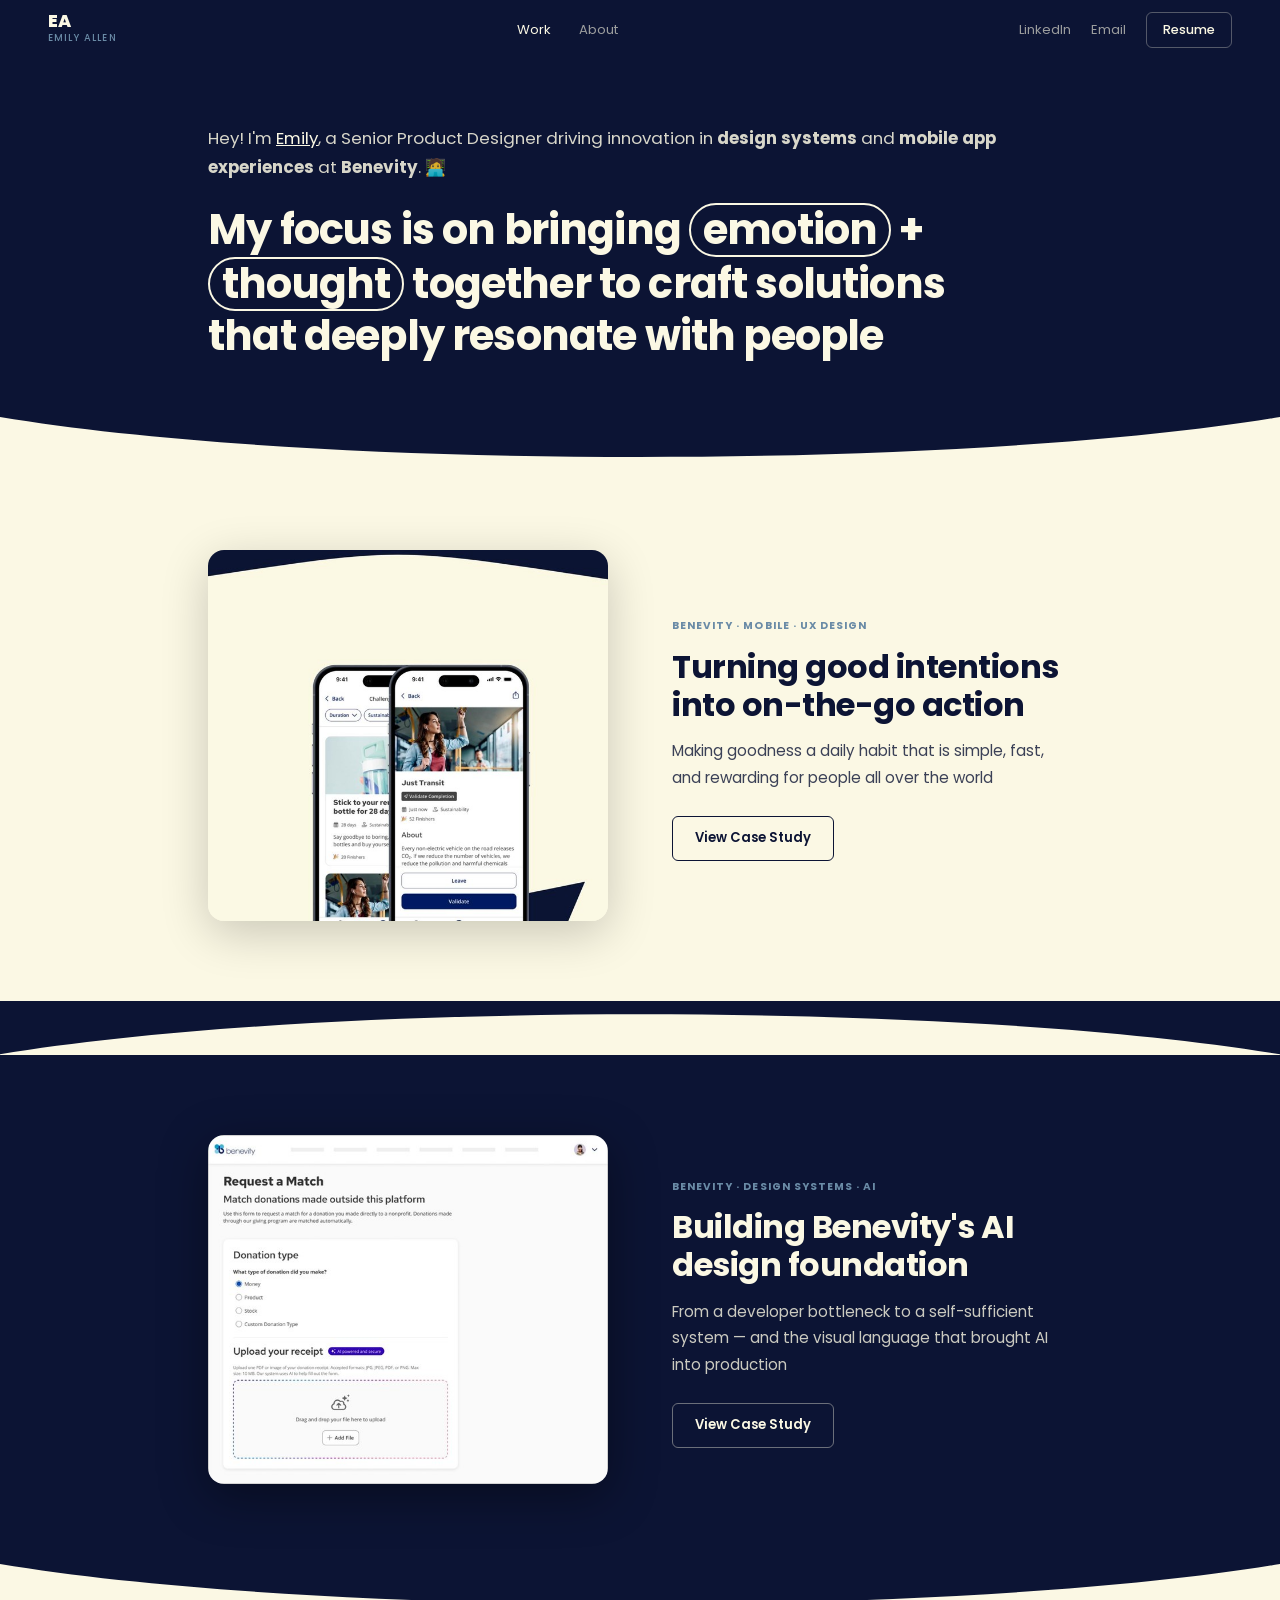
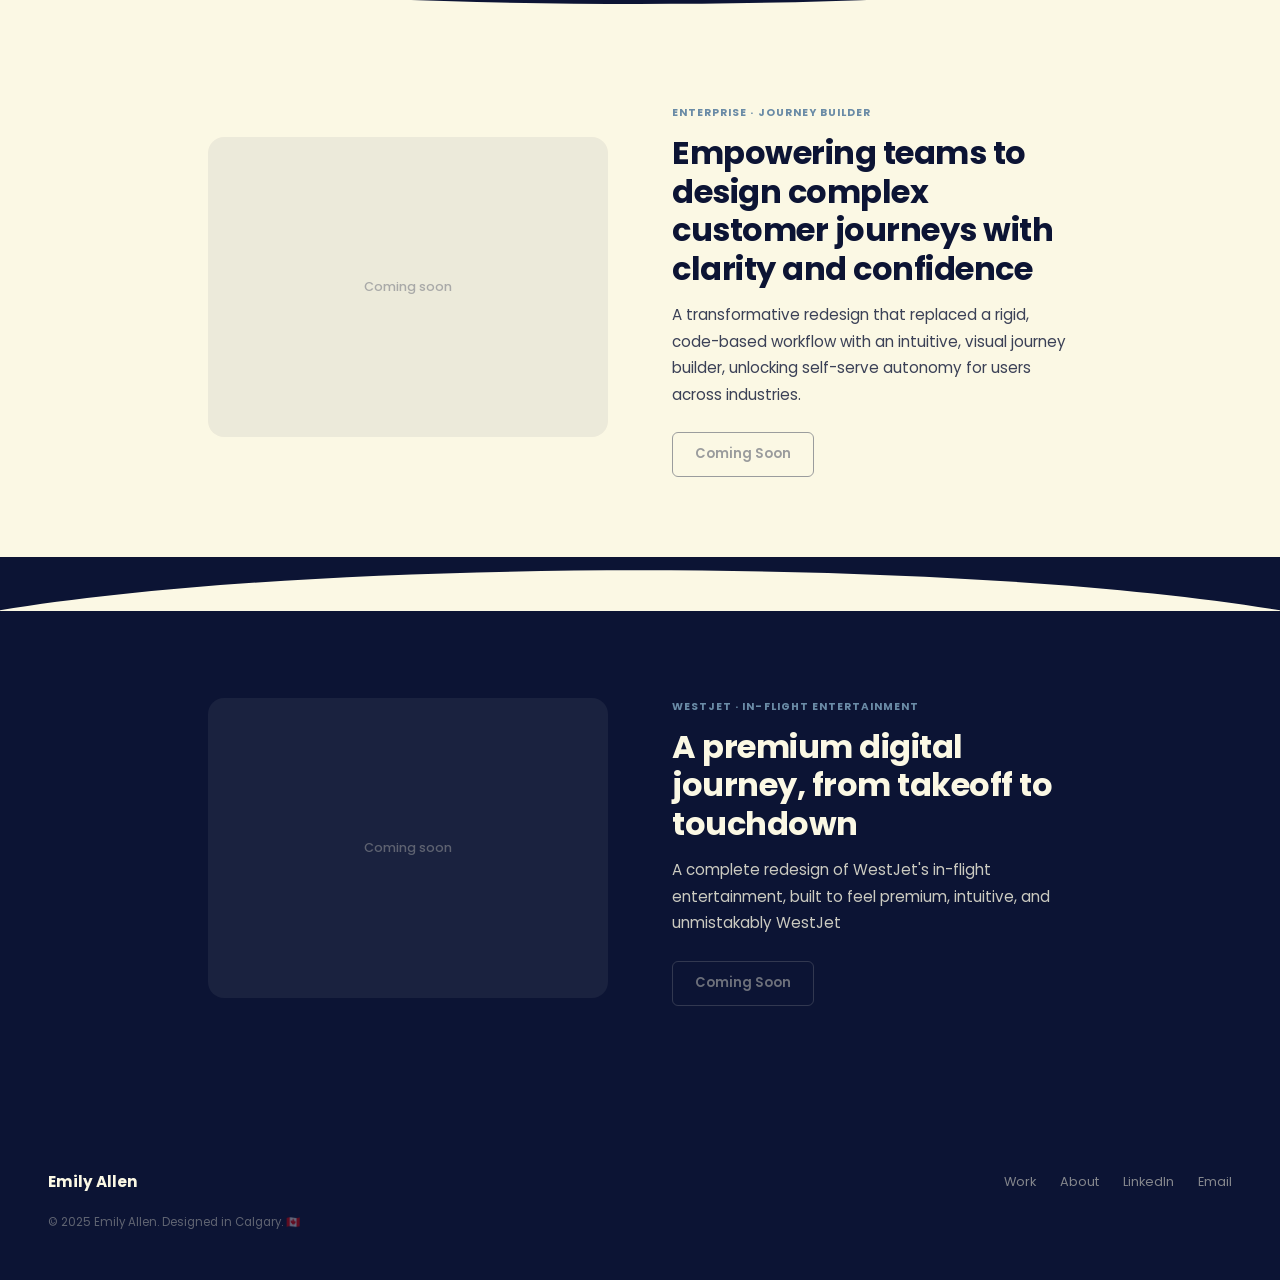
==== index.html @ 48f49025 "Add files via upload" ====
<!DOCTYPE html>
<html lang="en">
<head>
<meta charset="UTF-8">
<meta name="viewport" content="width=device-width, initial-scale=1.0">
<title>Emily Allen — Senior Product Designer</title>
<link href="https://fonts.googleapis.com/css2?family=Poppins:wght@300;400;500;600;700;800&display=swap" rel="stylesheet">
<link rel="stylesheet" href="style.css">
</head>
<body>

<nav>
  <a href="index.html" class="nav-logo">
    <div>
      <div class="nav-logo-mark">EA</div>
      <div class="nav-logo-sub">Emily Allen</div>
    </div>
  </a>
  <div class="nav-center">
    <a href="index.html" class="active">Work</a>
    <a href="about.html">About</a>
  </div>
  <div class="nav-right">
    <a href="https://www.linkedin.com/in/emilypallen/" target="_blank">LinkedIn</a>
    <a href="mailto:emily@emilyallen.work">Email</a>
    <a href="#" class="nav-resume">Resume</a>
  </div>
</nav>

<!-- HERO -->
<section class="hero section-navy">
  <div class="hero-text">
    <p class="hero-intro">Hey! I'm <a href="about.html">Emily</a>, a Senior Product Designer driving innovation in <strong>design systems</strong> and <strong>mobile app experiences</strong> at <strong>Benevity</strong>. 🧑‍💻</p>
    <h1 class="hero-headline">My focus is on bringing <span class="pill">emotion</span> + <span class="pill">thought</span> together to craft solutions that deeply resonate with people</h1>
  </div>
</section>

<!-- WAVE DOWN -->
<div style="background:var(--navy);line-height:0;">
  <svg viewBox="0 0 1440 60" xmlns="http://www.w3.org/2000/svg" preserveAspectRatio="none" style="width:100%;display:block;">
    <path d="M0,0 C360,60 1080,60 1440,0 L1440,60 L0,60 Z" fill="#FBF8E4"/>
  </svg>
</div>

<!-- CASE STUDY 1 — Challenges (cream bg) -->
<section class="section-cream">
  <div class="cs-card">
    <div class="cs-img-wrap">
      <img src="[data-uri]" alt="Benevity Challenges mobile app" style="border-radius:16px;"/>
    </div>
    <div>
      <span class="cs-tag">Benevity · Mobile · UX Design</span>
      <h2>Turning good intentions into on-the-go action</h2>
      <p>Making goodness a daily habit that is simple, fast, and rewarding for people all over the world</p>
      <a href="challenges.html" class="cs-btn">View Case Study</a>
    </div>
  </div>
</section>

<!-- WAVE -->
<div style="background:var(--cream);line-height:0;">
  <svg viewBox="0 0 1440 60" xmlns="http://www.w3.org/2000/svg" preserveAspectRatio="none" style="width:100%;display:block;">
    <path d="M0,60 C360,0 1080,0 1440,60 L1440,0 L0,0 Z" fill="#0C1434"/>
  </svg>
</div>

<!-- CASE STUDY 2 — Skyline AI (navy bg) -->
<section class="section-navy">
  <div class="cs-card reverse">
    <div>
      <span class="cs-tag" style="color:var(--steel);">Benevity · Design Systems · AI</span>
      <h2>Building Benevity's AI design foundation</h2>
      <p>From a developer bottleneck to a self-sufficient system — and the visual language that brought AI into production</p>
      <a href="skyline-ai.html" class="cs-btn">View Case Study</a>
    </div>
    <div class="cs-img-wrap">
      <img src="[data-uri]" alt="Skyline AI — EMR receipt scanning" style="border-radius:16px;"/>
    </div>
  </div>
</section>

<!-- WAVE -->
<div style="background:var(--navy);line-height:0;">
  <svg viewBox="0 0 1440 60" xmlns="http://www.w3.org/2000/svg" preserveAspectRatio="none" style="width:100%;display:block;">
    <path d="M0,0 C360,60 1080,60 1440,0 L1440,60 L0,60 Z" fill="#FBF8E4"/>
  </svg>
</div>

<!-- CASE STUDY 3 — placeholder (cream bg) -->
<section class="section-cream">
  <div class="cs-card">
    <div class="cs-img-wrap">
      <div style="background:rgba(12,20,52,0.06);border-radius:16px;aspect-ratio:4/3;display:flex;align-items:center;justify-content:center;">
        <span style="font-size:0.8rem;color:rgba(12,20,52,0.3);font-weight:500;">Coming soon</span>
      </div>
    </div>
    <div>
      <span class="cs-tag">Enterprise · Journey Builder</span>
      <h2>Empowering teams to design complex customer journeys with clarity and confidence</h2>
      <p>A transformative redesign that replaced a rigid, code-based workflow with an intuitive, visual journey builder, unlocking self-serve autonomy for users across industries.</p>
      <a href="#" class="cs-btn" style="opacity:0.4;pointer-events:none;">Coming Soon</a>
    </div>
  </div>
</section>

<!-- WAVE -->
<div style="background:var(--cream);line-height:0;">
  <svg viewBox="0 0 1440 60" xmlns="http://www.w3.org/2000/svg" preserveAspectRatio="none" style="width:100%;display:block;">
    <path d="M0,60 C360,0 1080,0 1440,60 L1440,0 L0,0 Z" fill="#0C1434"/>
  </svg>
</div>

<!-- CASE STUDY 4 — placeholder (navy bg) -->
<section class="section-navy">
  <div class="cs-card reverse">
    <div>
      <span class="cs-tag" style="color:var(--steel);">WestJet · In-flight Entertainment</span>
      <h2>A premium digital journey, from takeoff to touchdown</h2>
      <p>A complete redesign of WestJet's in-flight entertainment, built to feel premium, intuitive, and unmistakably WestJet</p>
      <a href="#" class="cs-btn" style="opacity:0.4;pointer-events:none;">Coming Soon</a>
    </div>
    <div class="cs-img-wrap">
      <div style="background:rgba(251,248,228,0.06);border-radius:16px;aspect-ratio:4/3;display:flex;align-items:center;justify-content:center;">
        <span style="font-size:0.8rem;color:rgba(251,248,228,0.3);font-weight:500;">Coming soon</span>
      </div>
    </div>
  </div>
</section>

<!-- FOOTER WAVE -->
<div style="background:var(--navy);line-height:0;">
  <svg viewBox="0 0 1440 40" xmlns="http://www.w3.org/2000/svg" preserveAspectRatio="none" style="width:100%;display:block;">
    <path d="M0,40 L1440,40 L1440,40 L0,40 Z" fill="#0C1434"/>
  </svg>
</div>

<footer>
  <span class="footer-logo">Emily Allen</span>
  <div class="footer-links">
    <a href="index.html">Work</a>
    <a href="about.html">About</a>
    <a href="https://www.linkedin.com/in/emilypallen/" target="_blank">LinkedIn</a>
    <a href="mailto:emily@emilyallen.work">Email</a>
  </div>
  <span class="footer-copy">© 2025 Emily Allen. Designed in Calgary. 🇨🇦</span>
</footer>

</body>
</html>
---- style.css ----
/* ── EMILY ALLEN DESIGN — emilyallen-design.github.io ── */

:root {
  --navy:   #0C1434;
  --cream:  #FBF8E4;
  --beige:  #E7E2D3;
  --steel:  #6A8BA6;
  --white:  #FFFFFF;
  --navy-border: rgba(251,248,228,0.1);
  --cream-border: rgba(12,20,52,0.12);
  --r: 10px;
}

* { margin:0; padding:0; box-sizing:border-box; }
html { scroll-behavior:smooth; }

body {
  font-family: 'Poppins', sans-serif;
  font-weight: 400;
  font-size: 16px;
  line-height: 1.75;
  -webkit-font-smoothing: antialiased;
  background: var(--cream);
  color: var(--navy);
}

/* ── NAV ── */
nav {
  position: sticky; top: 0; z-index: 100;
  background: var(--navy);
  height: 60px;
  display: flex; align-items: center;
  padding: 0 48px;
  justify-content: space-between;
}
.nav-logo {
  display: flex; align-items: center; gap: 10px;
  text-decoration: none;
}
.nav-logo-mark {
  font-family: 'Poppins', sans-serif;
  font-size: 1.1rem; font-weight: 800;
  color: var(--cream); letter-spacing: -0.02em;
  line-height: 1;
}
.nav-logo-sub {
  font-size: 0.6rem; font-weight: 500;
  letter-spacing: 0.12em; text-transform: uppercase;
  color: var(--steel);
}
.nav-center { display: flex; gap: 28px; }
.nav-center a {
  font-size: 0.82rem; font-weight: 400;
  color: rgba(251,248,228,0.6);
  text-decoration: none; transition: color 0.2s;
}
.nav-center a:hover,
.nav-center a.active { color: var(--cream); }
.nav-right { display: flex; align-items: center; gap: 20px; }
.nav-right a {
  font-size: 0.82rem; color: rgba(251,248,228,0.6);
  text-decoration: none; transition: color 0.2s;
}
.nav-right a:hover { color: var(--cream); }
.nav-resume {
  border: 1px solid rgba(251,248,228,0.3) !important;
  border-radius: 6px !important;
  padding: 6px 16px !important;
  color: var(--cream) !important;
  font-weight: 500 !important;
  font-size: 0.8rem !important;
}

/* ── LAYOUT ── */
.container { max-width: 960px; margin: 0 auto; padding: 0 48px; }

/* ── SECTIONS ── */
.section-navy { background: var(--navy); color: var(--cream); }
.section-cream { background: var(--cream); color: var(--navy); }
.section-beige { background: var(--beige); color: var(--navy); }

/* ── WAVE DIVIDER ── */
.wave-down {
  display: block; width: 100%;
  line-height: 0; overflow: hidden;
}
.wave-up {
  display: block; width: 100%;
  line-height: 0; overflow: hidden;
  transform: rotate(180deg);
}

/* ── TYPOGRAPHY ── */
h1 { font-size: clamp(1.8rem,4vw,2.8rem); font-weight: 700; line-height: 1.15; letter-spacing: -0.02em; }
h2 { font-size: clamp(1.4rem,3vw,2rem); font-weight: 700; line-height: 1.2; letter-spacing: -0.015em; }
h3 { font-size: 1rem; font-weight: 600; }
.eyebrow {
  display: block; font-size: 0.68rem; font-weight: 700;
  letter-spacing: 0.13em; text-transform: uppercase;
  color: var(--steel); margin-bottom: 10px;
}
.section-navy .eyebrow { color: var(--steel); }
.section-cream .eyebrow,
.section-beige .eyebrow { color: var(--steel); }

/* ── HOMEPAGE HERO ── */
.hero {
  background: var(--navy);
  padding: 64px 0 0;
}
.hero-text { padding: 0 48px 56px; max-width: 960px; margin: 0 auto; }
.hero-intro {
  font-size: 1.05rem; font-weight: 400;
  color: rgba(251,248,228,0.85);
  margin-bottom: 20px;
}
.hero-intro a { color: var(--cream); text-decoration: underline; }
.hero-headline {
  font-size: clamp(1.6rem,4vw,2.6rem);
  font-weight: 700; line-height: 1.2;
  letter-spacing: -0.02em; color: var(--cream);
  max-width: 820px;
}
.hero-headline .pill {
  display: inline-block;
  border: 2px solid var(--cream);
  border-radius: 100px;
  padding: 0 12px;
  font-style: normal;
}

/* ── CASE STUDY CARDS ── */
.cs-card {
  display: grid;
  grid-template-columns: 1fr 1fr;
  align-items: center;
  padding: 80px 48px;
  max-width: 960px;
  margin: 0 auto;
  gap: 64px;
}
.cs-card.reverse { direction: rtl; }
.cs-card.reverse > * { direction: ltr; }
.cs-tag {
  display: inline-block;
  font-size: 0.65rem; font-weight: 700;
  letter-spacing: 0.1em; text-transform: uppercase;
  color: var(--steel); margin-bottom: 12px;
}
.cs-card h2 { margin-bottom: 14px; }
.section-cream .cs-card h2,
.section-beige .cs-card h2 { color: var(--navy); }
.section-navy .cs-card h2 { color: var(--cream); }
.cs-card p { font-size: 0.95rem; margin-bottom: 24px; opacity: 0.8; }
.cs-btn {
  display: inline-block;
  border: 1.5px solid currentColor;
  border-radius: 6px;
  padding: 10px 22px;
  font-size: 0.82rem; font-weight: 600;
  text-decoration: none;
  transition: all 0.2s;
}
.section-cream .cs-btn,
.section-beige .cs-btn { color: var(--navy); border-color: var(--navy); }
.section-cream .cs-btn:hover,
.section-beige .cs-btn:hover { background: var(--navy); color: var(--cream); }
.section-navy .cs-btn { color: var(--cream); border-color: rgba(251,248,228,0.4); }
.section-navy .cs-btn:hover { background: var(--cream); color: var(--navy); }

.cs-img-wrap { position: relative; }
.cs-img-wrap img {
  width: 100%; display: block;
  border-radius: var(--r);
  box-shadow: 0 12px 48px rgba(0,0,0,0.2);
}
.section-navy .cs-img-wrap img { box-shadow: 0 12px 48px rgba(0,0,0,0.4); }

/* ── ABOUT HERO ── */
.about-hero {
  background: var(--cream);
  padding: 72px 48px;
}
.about-grid {
  max-width: 960px; margin: 0 auto;
  display: grid; grid-template-columns: 1fr 1.4fr;
  gap: 64px; align-items: start;
}
.about-photo {
  width: 100%; border-radius: 12px;
  overflow: hidden; box-shadow: 0 8px 40px rgba(0,0,0,0.12);
}
.about-photo img { width: 100%; display: block; }
.about-text h1 { color: var(--navy); margin-bottom: 20px; }
.about-text p { color: rgba(12,20,52,0.75); margin-bottom: 14px; font-size: 0.95rem; }

/* ── PRINCIPLES ── */
.principles {
  background: var(--cream);
  padding: 0 48px 72px;
}
.principles-inner { max-width: 960px; margin: 0 auto; }
.principles h3 { font-size: 1.1rem; font-weight: 700; color: var(--navy); margin-bottom: 32px; }
.principles-grid { display: grid; grid-template-columns: repeat(3,1fr); gap: 32px; }
.principle { display: flex; gap: 16px; align-items: flex-start; }
.principle-icon { font-size: 2rem; flex-shrink: 0; }
.principle h4 { font-size: 0.92rem; font-weight: 700; color: var(--navy); margin-bottom: 6px; }
.principle p { font-size: 0.82rem; color: rgba(12,20,52,0.65); line-height: 1.6; }

/* ── CAREER TIMELINE ── */
.career { background: var(--cream); padding: 64px 48px; }
.career-inner { max-width: 960px; margin: 0 auto; }
.career h3 { font-size: 1.1rem; font-weight: 700; color: var(--navy); margin-bottom: 40px; }
.timeline {
  display: flex; align-items: center;
  gap: 0; position: relative;
  overflow-x: auto; padding-bottom: 20px;
}
.tl-item { display: flex; flex-direction: column; align-items: center; flex: 1; min-width: 120px; }
.tl-dot { width: 12px; height: 12px; border-radius: 50%; background: var(--navy); margin: 12px 0; flex-shrink: 0; }
.tl-line { flex: 1; height: 1px; background: var(--navy); opacity: 0.2; align-self: center; width: 100%; margin-top: -8px; }
.tl-company { font-size: 0.78rem; font-weight: 700; color: var(--navy); text-align: center; letter-spacing: -0.01em; }

/* ── CASE STUDY PAGE ── */
.cs-hero-banner {
  background: var(--navy);
  display: grid; grid-template-columns: 1fr 1fr 1fr;
  gap: 20px; padding: 48px 48px 0;
  max-width: 960px; margin: 0 auto;
  box-sizing: border-box;
}
.cs-hero-banner img {
  width: 100%; display: block;
  border-radius: 10px;
  box-shadow: 0 8px 40px rgba(0,0,0,0.35);
}
.cs-hero-text {
  background: var(--navy);
  padding: 56px 48px 72px;
}
.cs-hero-text-inner { max-width: 960px; margin: 0 auto; }
.cs-hero-text h1 { color: var(--cream); margin-bottom: 16px; }
.cs-hero-text .subtitle {
  font-size: 1rem; font-weight: 400;
  color: rgba(251,248,228,0.8);
  max-width: 600px; margin-bottom: 40px;
}

/* stat pills */
.stats { display: flex; gap: 12px; flex-wrap: wrap; margin-bottom: 40px; }
.stat {
  background: rgba(251,248,228,0.05);
  border: 1px solid rgba(251,248,228,0.15);
  border-radius: var(--r); padding: 18px 22px; min-width: 145px;
}
.stat .n { font-size: 2rem; font-weight: 800; line-height: 1; color: var(--steel); margin-bottom: 4px; letter-spacing: -0.02em; }
.stat .l { font-size: 0.65rem; font-weight: 600; letter-spacing: 0.07em; text-transform: uppercase; color: var(--beige); }

/* meta bar */
.meta {
  display: flex; flex-wrap: wrap; gap: 0;
  border-top: 1px solid rgba(251,248,228,0.1);
  padding-top: 24px;
}
.mi { padding-right: 28px; margin-right: 28px; border-right: 1px solid rgba(251,248,228,0.1); }
.mi:last-child { border-right: none; }
.ml { font-size: 0.62rem; font-weight: 700; letter-spacing: 0.1em; text-transform: uppercase; color: var(--steel); margin-bottom: 3px; }
.mv { font-size: 0.85rem; font-weight: 500; color: var(--cream); }

/* cs body sections */
.cs-section-navy { background: var(--navy); padding: 72px 0; border-top: 1px solid rgba(251,248,228,0.08); }
.cs-section-cream { background: var(--cream); padding: 72px 0; border-top: 1px solid rgba(12,20,52,0.08); }
.cs-inner { max-width: 960px; margin: 0 auto; padding: 0 48px; }

.cs-section-navy h2 { color: var(--cream); margin-bottom: 14px; }
.cs-section-cream h2 { color: var(--navy); margin-bottom: 14px; }
.cs-section-navy p { color: rgba(251,248,228,0.8); }
.cs-section-cream p { color: rgba(12,20,52,0.75); }

/* callout */
.callout {
  border-left: 2px solid var(--steel);
  padding: 14px 20px; margin: 24px 0;
  background: rgba(106,139,166,0.1);
  border-radius: 0 var(--r) var(--r) 0;
  font-size: 0.98rem; font-style: italic;
  color: var(--cream); line-height: 1.65;
}
.cs-section-cream .callout { color: var(--navy); background: rgba(106,139,166,0.08); }

/* artifact */
.artifact {
  border-radius: var(--r); overflow: hidden;
  box-shadow: 0 4px 32px rgba(0,0,0,0.35);
  margin: 24px 0;
}
.artifact img { width: 100%; display: block; }
.artifact-lbl { background: #f4f4f4; padding: 12px 16px; border-top: 1px solid #e5e5e5; }
.artifact-lbl strong { font-size: 0.85rem; color: #111; font-weight: 600; display: block; margin-bottom: 2px; }
.artifact-lbl span { font-size: 0.75rem; color: #666; }

/* screenshot card */
.sc { border-radius: var(--r); overflow: hidden; box-shadow: 0 4px 24px rgba(0,0,0,0.35); margin-bottom: 12px; }
.sc img { width: 100%; display: block; }
.sc-lbl { padding: 12px 16px; background: rgba(251,248,228,0.04); border: 1px solid rgba(251,248,228,0.1); border-top: none; }
.sc-lbl strong { font-size: 0.85rem; font-weight: 600; color: var(--cream); display: block; margin-bottom: 3px; }
.sc-lbl span { font-size: 0.75rem; color: var(--beige); line-height: 1.55; }

/* info card */
.card { background: rgba(251,248,228,0.04); border: 1px solid rgba(251,248,228,0.1); border-radius: var(--r); padding: 22px; }
.cs-section-cream .card { background: rgba(12,20,52,0.04); border-color: rgba(12,20,52,0.1); }
.card h3 { margin-bottom: 6px; }
.cs-section-navy .card h3 { color: var(--cream); }
.cs-section-cream .card h3 { color: var(--navy); }
.card p { font-size: 0.85rem; line-height: 1.65; }

/* before card */
.before-card { border-radius: var(--r); overflow: hidden; border: 1px solid rgba(220,60,60,0.2); }
.before-tag { background: rgba(220,60,60,0.08); border-bottom: 1px solid rgba(220,60,60,0.15); padding: 6px 14px; font-size: 0.65rem; font-weight: 700; letter-spacing: 0.1em; text-transform: uppercase; color: #e06060; }
.before-card img { width: 100%; display: block; }
.before-lbl { padding: 12px 16px; background: rgba(251,248,228,0.04); }
.before-lbl strong { display: block; font-size: 0.85rem; font-weight: 600; color: var(--cream); margin-bottom: 3px; }
.before-lbl span { font-size: 0.75rem; color: var(--beige); }

/* state card */
.state-card { background: rgba(251,248,228,0.04); border: 1px solid rgba(251,248,228,0.1); border-radius: var(--r); overflow: hidden; }
.state-card .si { background: #fff; padding: 16px; }
.state-card .si img { width: 100%; border-radius: 6px; display: block; }
.state-card .sb { padding: 14px 16px; }
.state-card .sn { font-size: 0.82rem; font-weight: 600; color: var(--cream); margin-bottom: 4px; }
.state-card .sm { font-size: 0.78rem; font-style: italic; color: var(--steel); margin-bottom: 6px; }
.state-card .sd { font-size: 0.75rem; color: var(--beige); line-height: 1.6; }

/* emr step */
.emr-step { border-radius: var(--r); overflow: hidden; box-shadow: 0 4px 24px rgba(0,0,0,0.35); }
.emr-step img { width: 100%; display: block; }
.emr-lbl { padding: 12px 16px; background: rgba(251,248,228,0.04); border: 1px solid rgba(251,248,228,0.1); border-top: none; }
.emr-lbl .en { font-size: 0.65rem; font-weight: 700; letter-spacing: 0.12em; text-transform: uppercase; color: var(--steel); margin-bottom: 4px; }
.emr-lbl .et { font-size: 0.88rem; font-weight: 600; color: var(--cream); margin-bottom: 3px; }
.emr-lbl .ed { font-size: 0.75rem; color: var(--beige); line-height: 1.55; }

/* impact grid */
.imp-grid { display: grid; grid-template-columns: repeat(3,1fr); gap: 12px; margin-bottom: 28px; }
.imp { background: rgba(251,248,228,0.04); border: 1px solid rgba(251,248,228,0.1); border-radius: var(--r); padding: 24px 18px; text-align: center; }
.imp .n { font-size: 2.6rem; font-weight: 800; line-height: 1; color: var(--steel); margin-bottom: 8px; letter-spacing: -0.02em; }
.imp .l { font-size: 0.73rem; color: var(--beige); line-height: 1.5; }

/* funnel */
.funnel { background: rgba(251,248,228,0.04); border: 1px solid rgba(251,248,228,0.1); border-radius: 14px; padding: 36px; display: flex; justify-content: center; margin: 20px 0; }
.funnel img { max-width: 360px; width: 100%; }

/* grids */
.g2 { display: grid; grid-template-columns: repeat(auto-fit,minmax(280px,1fr)); gap: 12px; }
.g3 { display: grid; grid-template-columns: repeat(auto-fit,minmax(220px,1fr)); gap: 12px; }
.g-grant { display: grid; grid-template-columns: 1fr 1.6fr; gap: 24px; align-items: start; }

.spacer-sm { height: 20px; }
.spacer { height: 36px; }

/* caption */
.caption { font-size: 0.72rem; color: var(--steel); text-align: center; margin-top: 8px; font-style: italic; }

/* ── FOOTER ── */
footer {
  background: var(--navy);
  padding: 48px;
  display: flex; align-items: center; justify-content: space-between;
  flex-wrap: wrap; gap: 16px;
}
.footer-logo { font-size: 0.95rem; font-weight: 700; color: var(--cream); }
.footer-links { display: flex; gap: 24px; }
.footer-links a { font-size: 0.8rem; color: rgba(251,248,228,0.5); text-decoration: none; transition: color 0.2s; }
.footer-links a:hover { color: var(--cream); }
.footer-copy { font-size: 0.72rem; color: rgba(251,248,228,0.35); width: 100%; }

/* ── RESPONSIVE ── */
@media(max-width:768px) {
  nav { padding: 0 20px; }
  .nav-center { display: none; }
  .container, .cs-inner { padding: 0 20px; }
  .hero-text { padding: 0 20px 48px; }
  .cs-card { grid-template-columns: 1fr; padding: 48px 20px; gap: 32px; }
  .cs-card.reverse { direction: ltr; }
  .about-hero { padding: 48px 20px; }
  .about-grid { grid-template-columns: 1fr; gap: 32px; }
  .principles { padding: 0 20px 48px; }
  .principles-grid { grid-template-columns: 1fr; gap: 24px; }
  .career { padding: 48px 20px; }
  .cs-hero-banner { grid-template-columns: 1fr; padding: 32px 20px 0; gap: 16px; }
  .cs-hero-text { padding: 40px 20px 56px; }
  .g2, .g3, .g-grant, .imp-grid { grid-template-columns: 1fr; }
  .stats { gap: 8px; }
  .meta { gap: 16px; }
  .mi { border-right: none; padding-right: 0; margin-right: 0; border-bottom: 1px solid rgba(251,248,228,0.1); padding-bottom: 12px; }
  .mi:last-child { border-bottom: none; }
  footer { padding: 36px 20px; }
}
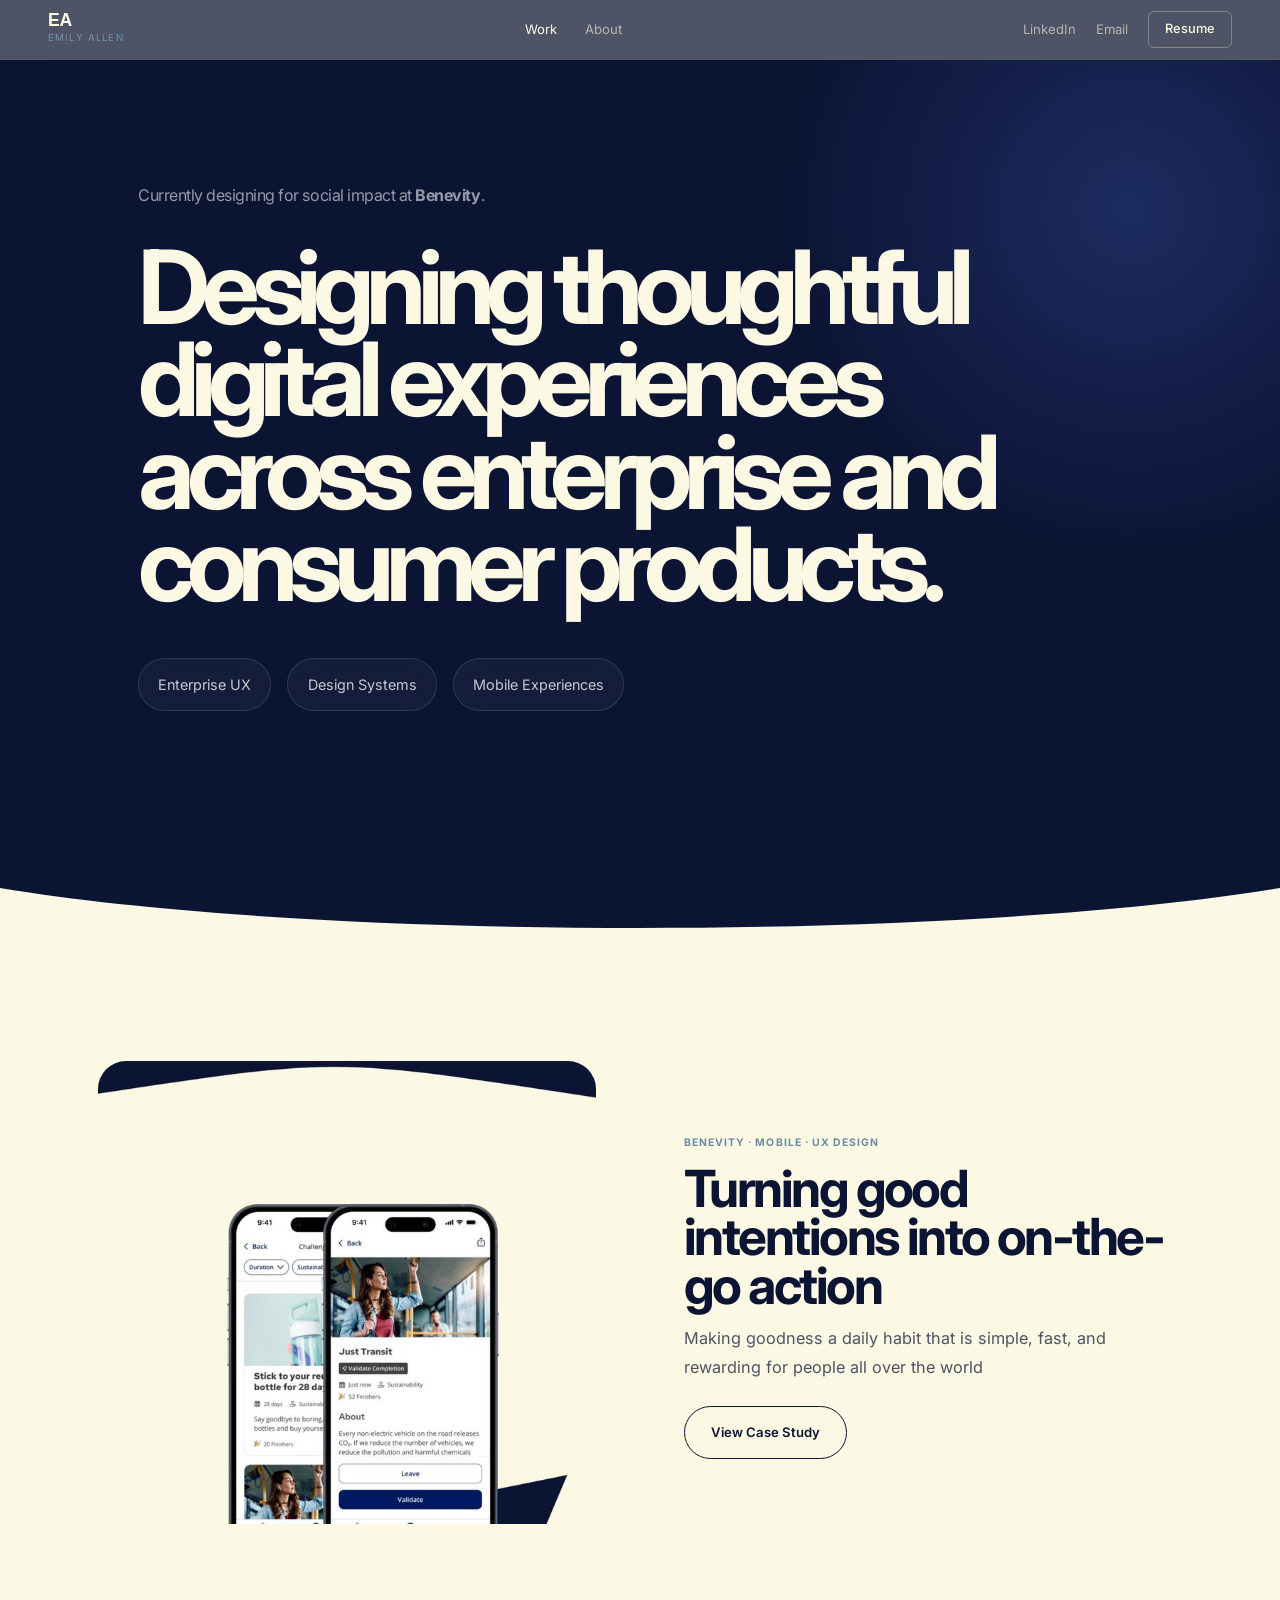
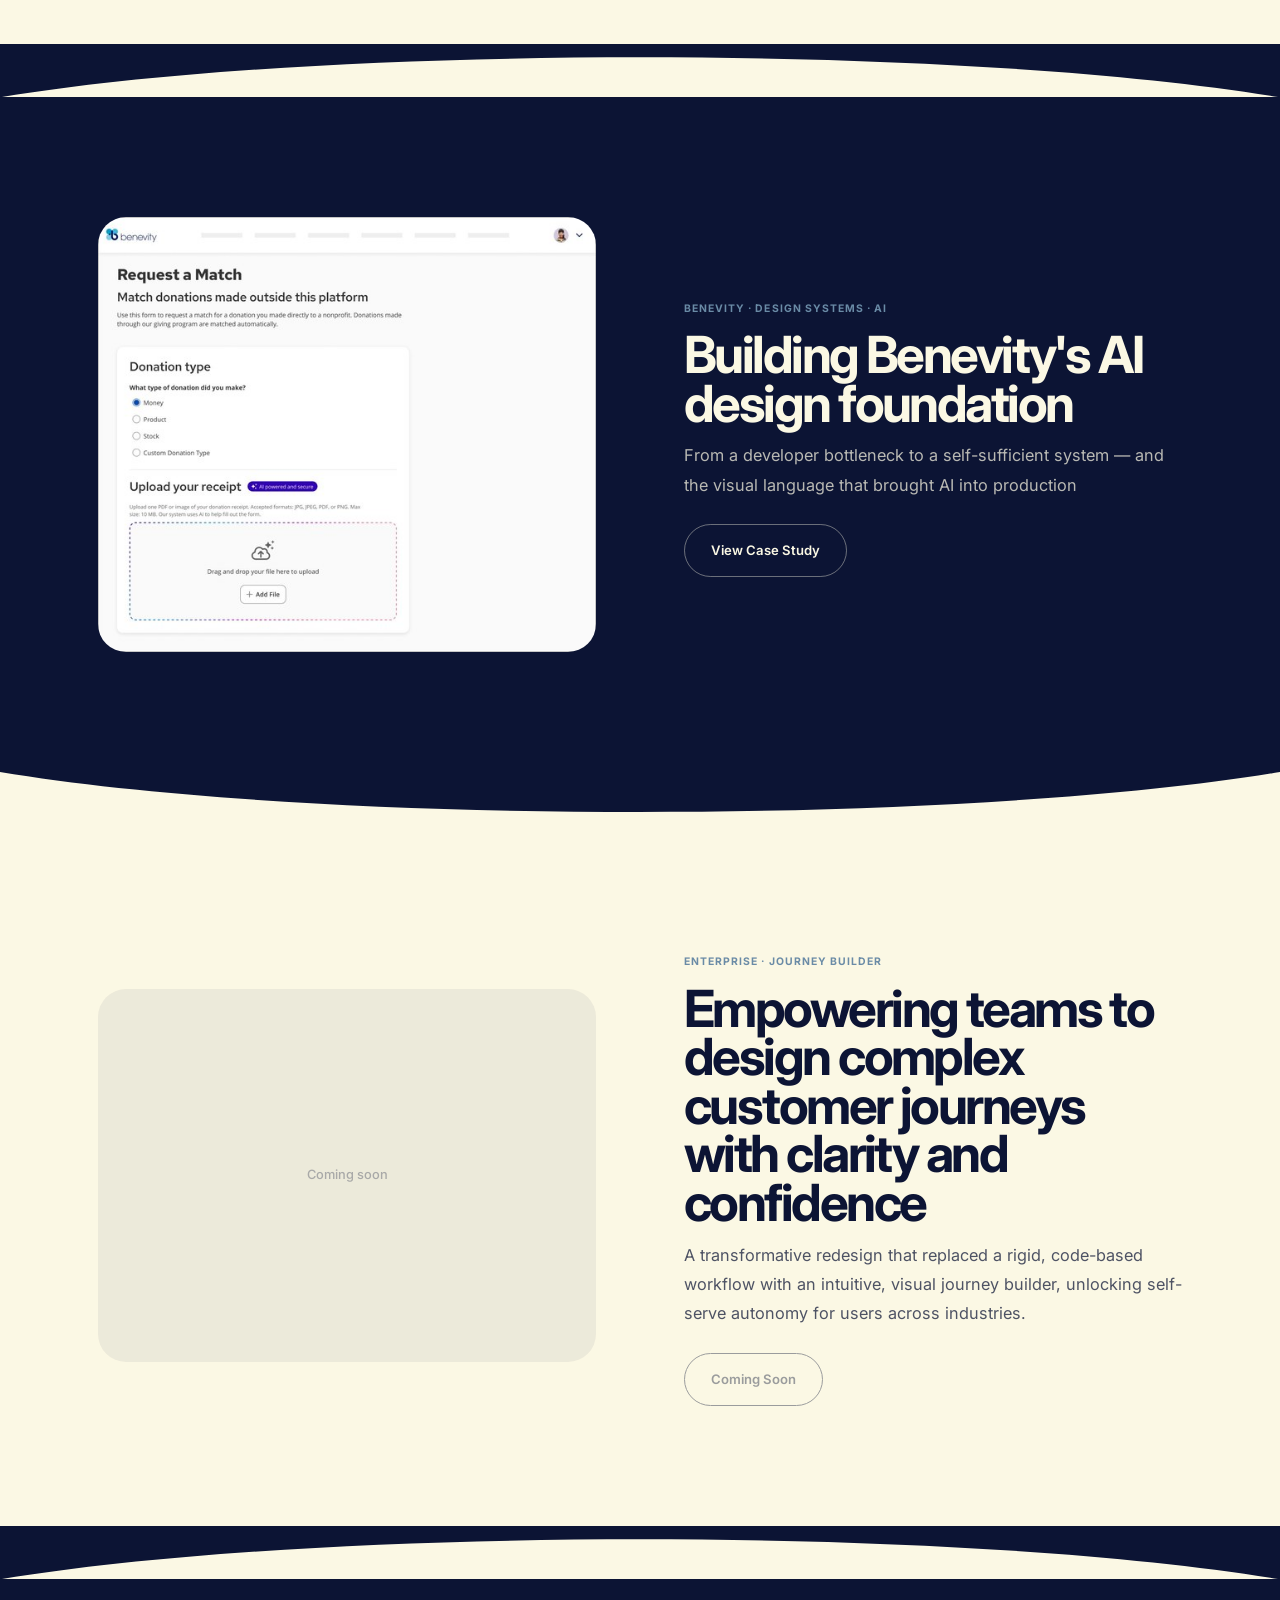
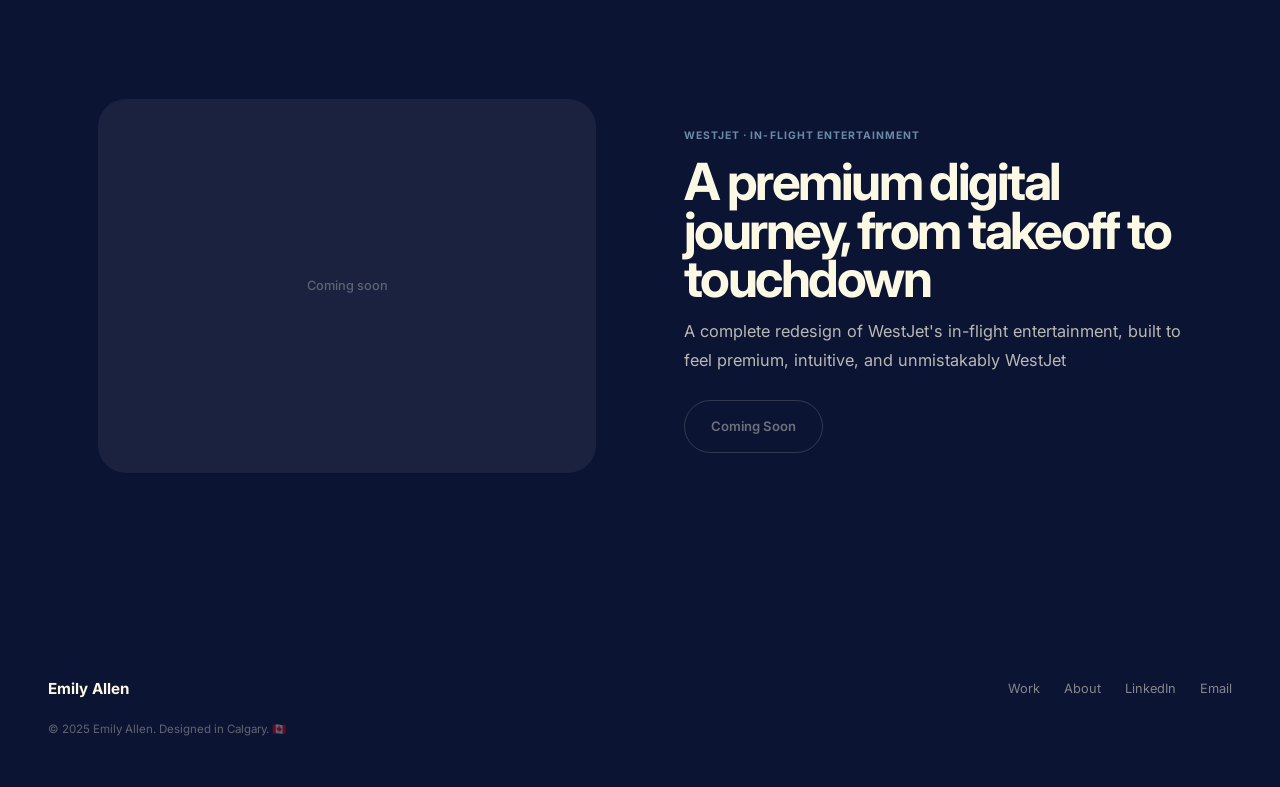
==== commit e957560d: "Add files via upload" ====
--- a/index.html
+++ b/index.html
@@ -4,7 +4,7 @@
 <meta charset="UTF-8">
 <meta name="viewport" content="width=device-width, initial-scale=1.0">
 <title>Emily Allen — Senior Product Designer</title>
-<link href="https://fonts.googleapis.com/css2?family=Poppins:wght@300;400;500;600;700;800&display=swap" rel="stylesheet">
+<link href="https://fonts.googleapis.com/css2?family=Inter:wght@300;400;500;600;700;800&display=swap" rel="stylesheet">
 <link rel="stylesheet" href="style.css">
 </head>
 <body>
@@ -30,9 +30,24 @@
 <!-- HERO -->
 <section class="hero section-navy">
   <div class="hero-text">
-    <p class="hero-intro">Hey! I'm <a href="about.html">Emily</a>, a Senior Product Designer driving innovation in <strong>design systems</strong> and <strong>mobile app experiences</strong> at <strong>Benevity</strong>. 🧑‍💻</p>
-    <h1 class="hero-headline">My focus is on bringing <span class="pill">emotion</span> + <span class="pill">thought</span> together to craft solutions that deeply resonate with people</h1>
+
+    <p class="hero-intro">
+      Currently designing for social impact at <strong>Benevity</strong>.
+    </p>
+
+    <h1 class="hero-headline">
+      Designing thoughtful digital experiences across enterprise and consumer products.
+    </h1>
+
+    <div class="hero-meta">
+      <span>Enterprise UX</span>
+      <span>Design Systems</span>
+      <span>Mobile Experiences</span>
+    </div>
+
   </div>
+
+  <div class="hero-glow"></div>
 </section>
 
 <!-- WAVE DOWN -->
--- a/style.css
+++ b/style.css
@@ -395,3 +395,152 @@
   .mi:last-child { border-bottom: none; }
   footer { padding: 36px 20px; }
 }
+
+
+/* ===== PREMIUM HOMEPAGE REFRESH ===== */
+
+body {
+  font-family: 'Inter', sans-serif;
+}
+
+nav {
+  background: rgba(12,20,52,0.72);
+  backdrop-filter: blur(18px);
+  border-bottom: 1px solid rgba(255,255,255,0.04);
+}
+
+.hero {
+  min-height: 92vh;
+  display: flex;
+  align-items: center;
+  position: relative;
+  overflow: hidden;
+  padding: 0 48px;
+}
+
+.hero-text {
+  position: relative;
+  z-index: 2;
+  max-width: 1100px;
+}
+
+.hero-intro {
+  font-size: 1rem;
+  letter-spacing: -0.03em;
+  opacity: 0.72;
+  margin-bottom: 2rem;
+  color: rgba(255,255,255,0.78);
+}
+
+.hero-headline {
+  font-size: clamp(4rem, 8vw, 8rem);
+  line-height: 0.9;
+  letter-spacing: -0.08em;
+  font-weight: 700;
+  max-width: 1100px;
+  animation: fadeUp 1s ease;
+}
+
+.hero-meta {
+  display: flex;
+  flex-wrap: wrap;
+  gap: 1rem;
+  margin-top: 3rem;
+}
+
+.hero-meta span {
+  border: 1px solid rgba(255,255,255,0.12);
+  background: rgba(255,255,255,0.04);
+  padding: 0.8rem 1.2rem;
+  border-radius: 999px;
+  font-size: 0.9rem;
+  color: rgba(255,255,255,0.76);
+  backdrop-filter: blur(12px);
+}
+
+.hero-glow {
+  position: absolute;
+  width: 700px;
+  height: 700px;
+  top: -200px;
+  right: -200px;
+  background:
+    radial-gradient(circle,
+    rgba(87,128,255,0.22) 0%,
+    rgba(0,0,0,0) 70%);
+  pointer-events: none;
+}
+
+.cs-card {
+  max-width: 1180px;
+  gap: 88px;
+  padding: 120px 48px;
+}
+
+.cs-card h2 {
+  font-size: clamp(2rem, 4vw, 3.6rem);
+  line-height: 0.95;
+  letter-spacing: -0.05em;
+}
+
+.cs-card p {
+  font-size: 1.02rem;
+  line-height: 1.8;
+  opacity: 0.72;
+}
+
+.cs-img-wrap {
+  overflow: hidden;
+  border-radius: 28px;
+}
+
+.cs-img-wrap img {
+  transition:
+    transform 0.9s ease,
+    filter 0.5s ease;
+}
+
+.cs-card:hover img {
+  transform: scale(1.03);
+}
+
+.cs-btn {
+  border-radius: 999px;
+  padding: 14px 26px;
+  transition:
+    transform 0.25s ease,
+    background 0.25s ease;
+}
+
+.cs-btn:hover {
+  transform: translateY(-2px);
+}
+
+@keyframes fadeUp {
+  from {
+    opacity: 0;
+    transform: translateY(24px);
+  }
+
+  to {
+    opacity: 1;
+    transform: translateY(0);
+  }
+}
+
+@media(max-width:768px) {
+
+  .hero {
+    min-height: 82vh;
+    padding: 0 20px;
+  }
+
+  .hero-headline {
+    font-size: clamp(3rem, 14vw, 5rem);
+  }
+
+  .cs-card {
+    padding: 72px 20px;
+  }
+
+}
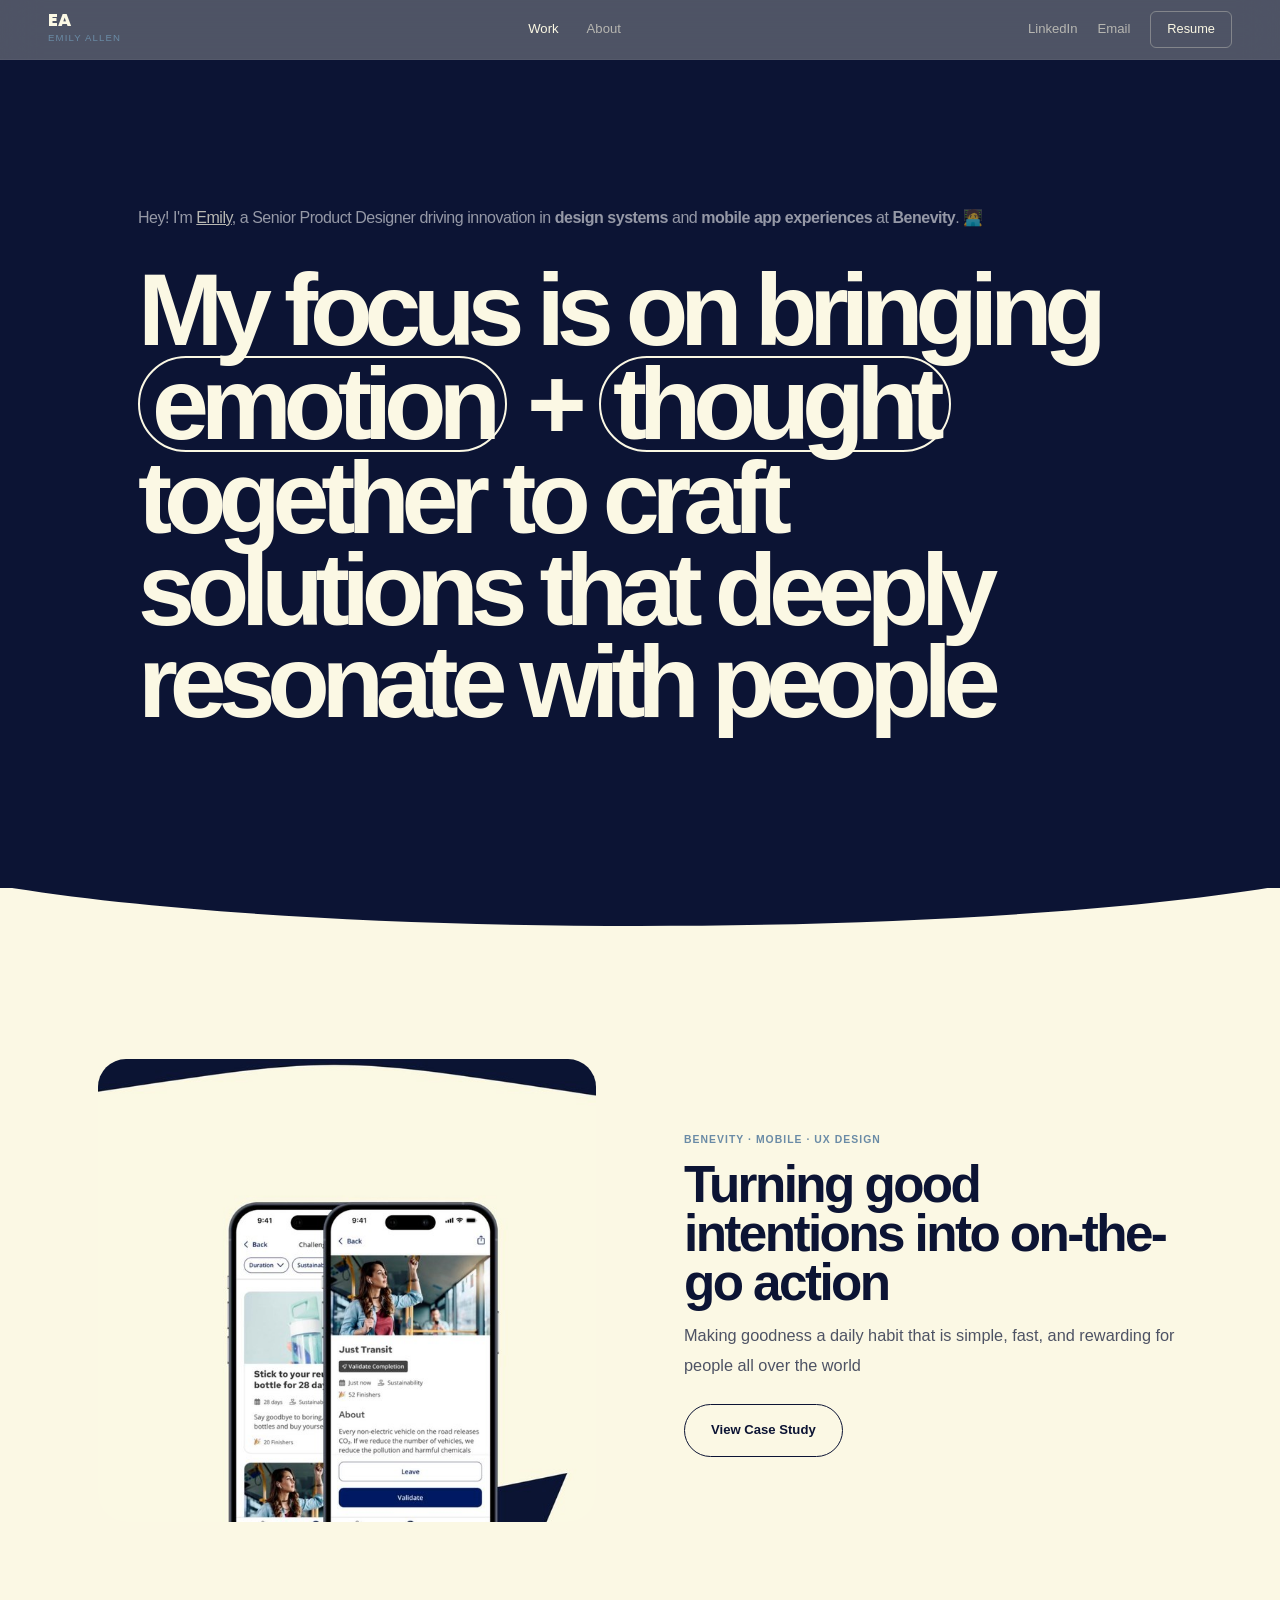
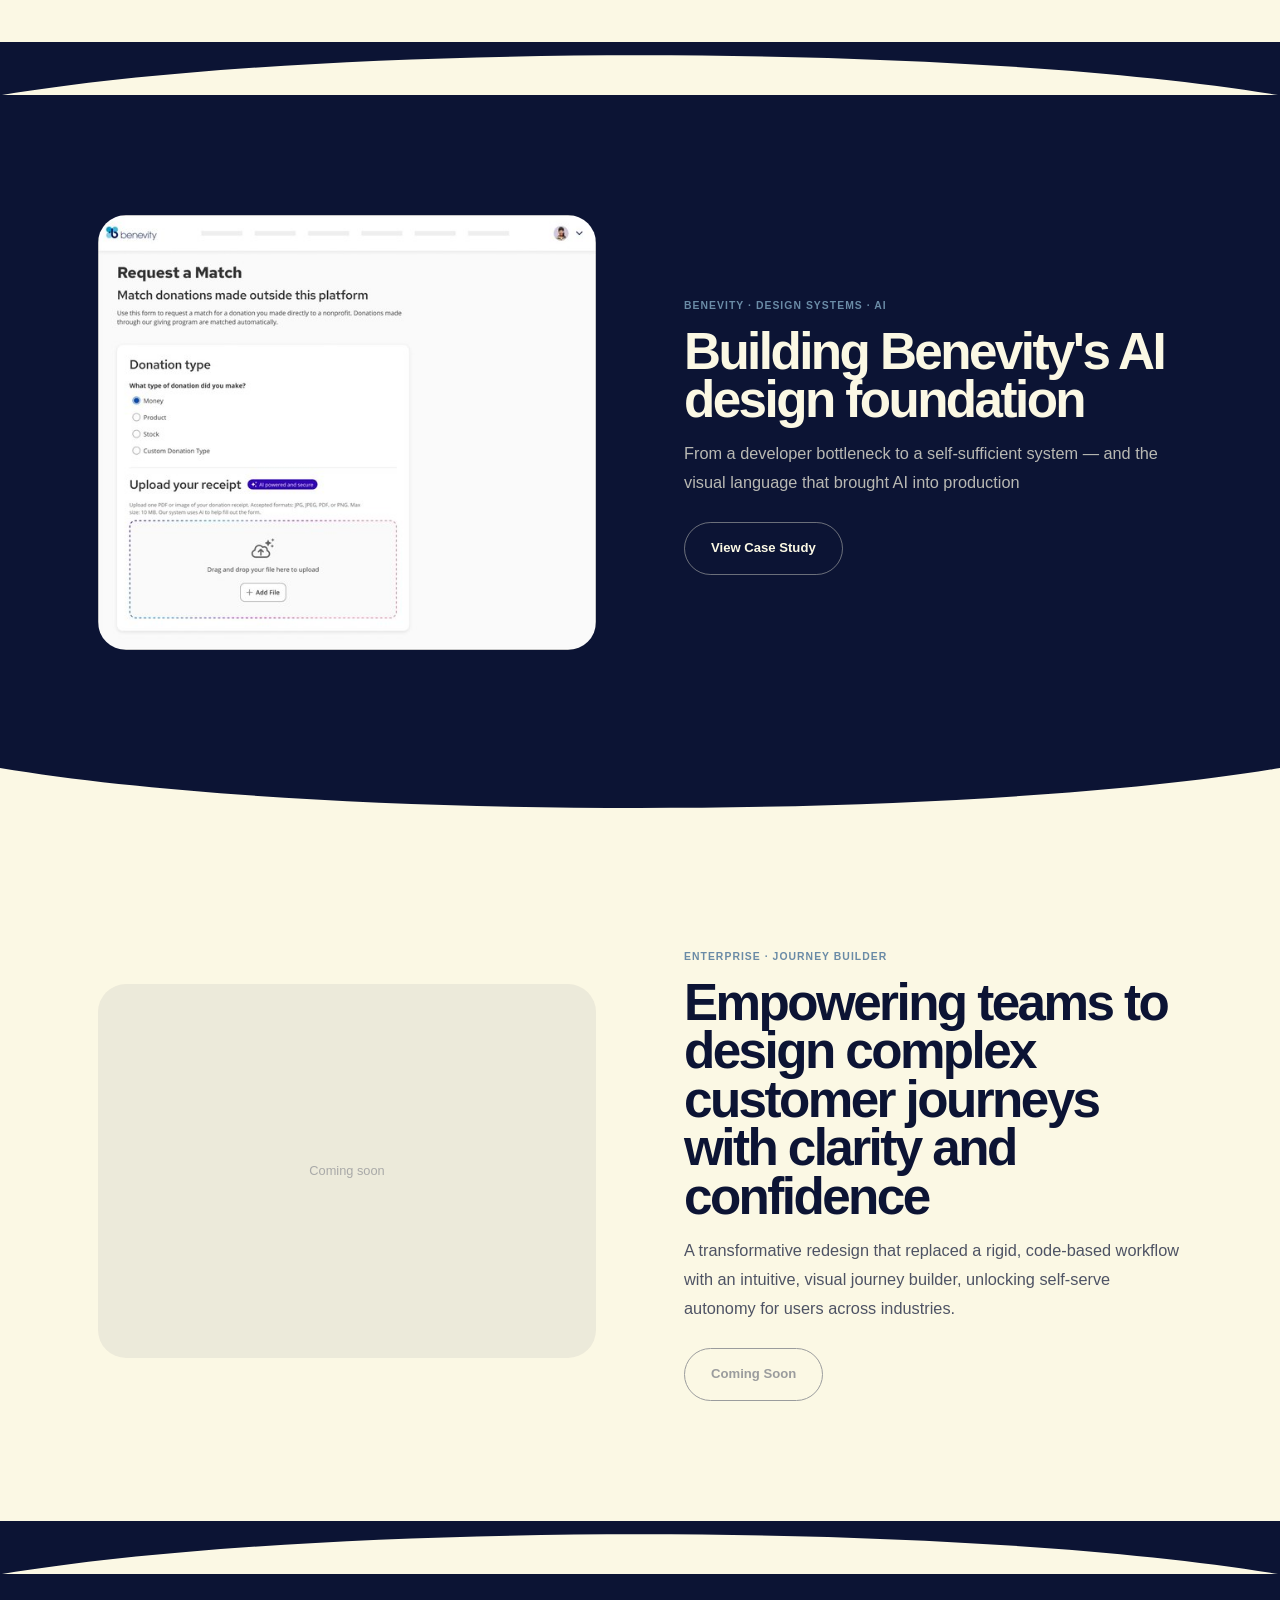
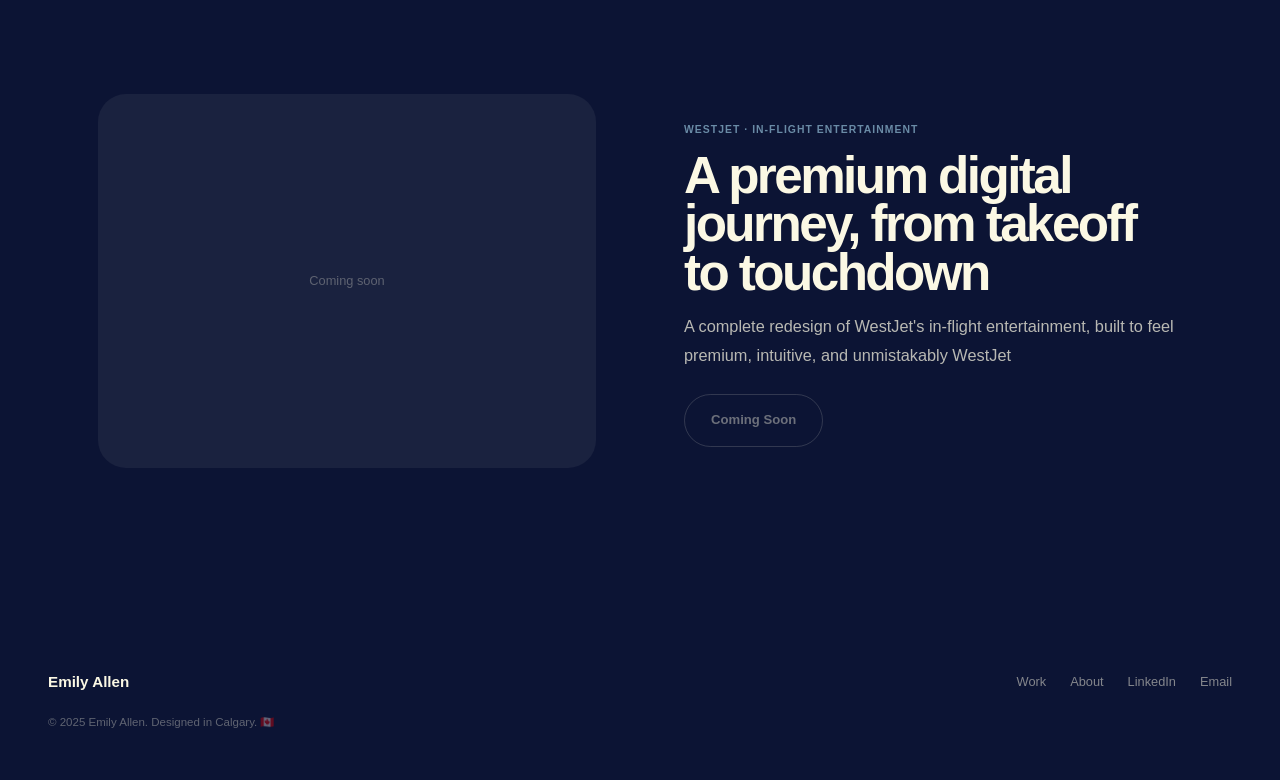
==== commit 4de8d1ec: "Add files via upload" ====
--- a/index.html
+++ b/index.html
@@ -4,7 +4,7 @@
 <meta charset="UTF-8">
 <meta name="viewport" content="width=device-width, initial-scale=1.0">
 <title>Emily Allen — Senior Product Designer</title>
-<link href="https://fonts.googleapis.com/css2?family=Inter:wght@300;400;500;600;700;800&display=swap" rel="stylesheet">
+<link href="https://fonts.googleapis.com/css2?family=Poppins:wght@300;400;500;600;700;800&display=swap" rel="stylesheet">
 <link rel="stylesheet" href="style.css">
 </head>
 <body>
@@ -30,28 +30,13 @@
 <!-- HERO -->
 <section class="hero section-navy">
   <div class="hero-text">
-
-    <p class="hero-intro">
-      Currently designing for social impact at <strong>Benevity</strong>.
-    </p>
-
-    <h1 class="hero-headline">
-      Designing thoughtful digital experiences across enterprise and consumer products.
-    </h1>
-
-    <div class="hero-meta">
-      <span>Enterprise UX</span>
-      <span>Design Systems</span>
-      <span>Mobile Experiences</span>
-    </div>
-
+    <p class="hero-intro">Hey! I'm <a href="about.html">Emily</a>, a Senior Product Designer driving innovation in <strong>design systems</strong> and <strong>mobile app experiences</strong> at <strong>Benevity</strong>. 🧑‍💻</p>
+    <h1 class="hero-headline">My focus is on bringing <span class="pill">emotion</span> + <span class="pill">thought</span> together to craft solutions that deeply resonate with people</h1>
   </div>
-
-  <div class="hero-glow"></div>
 </section>
 
 <!-- WAVE DOWN -->
-<div style="background:var(--navy);line-height:0;">
+<div style="background:var(--navy);line-height:0;margin-top:-2px;">
   <svg viewBox="0 0 1440 60" xmlns="http://www.w3.org/2000/svg" preserveAspectRatio="none" style="width:100%;display:block;">
     <path d="M0,0 C360,60 1080,60 1440,0 L1440,60 L0,60 Z" fill="#FBF8E4"/>
   </svg>
@@ -95,7 +80,7 @@
 </section>
 
 <!-- WAVE -->
-<div style="background:var(--navy);line-height:0;">
+<div style="background:var(--navy);line-height:0;margin-top:-2px;">
   <svg viewBox="0 0 1440 60" xmlns="http://www.w3.org/2000/svg" preserveAspectRatio="none" style="width:100%;display:block;">
     <path d="M0,0 C360,60 1080,60 1440,0 L1440,60 L0,60 Z" fill="#FBF8E4"/>
   </svg>
@@ -143,7 +128,7 @@
 </section>
 
 <!-- FOOTER WAVE -->
-<div style="background:var(--navy);line-height:0;">
+<div style="background:var(--navy);line-height:0;margin-top:-2px;">
   <svg viewBox="0 0 1440 40" xmlns="http://www.w3.org/2000/svg" preserveAspectRatio="none" style="width:100%;display:block;">
     <path d="M0,40 L1440,40 L1440,40 L0,40 Z" fill="#0C1434"/>
   </svg>
--- a/style.css
+++ b/style.css
@@ -410,12 +410,13 @@
 }
 
 .hero {
+  background: var(--navy);
   min-height: 92vh;
   display: flex;
   align-items: center;
   position: relative;
   overflow: hidden;
-  padding: 0 48px;
+  padding: 120px 48px 80px;
 }
 
 .hero-text {
@@ -532,7 +533,7 @@
 
   .hero {
     min-height: 82vh;
-    padding: 0 20px;
+    padding: 100px 20px 60px;
   }
 
   .hero-headline {
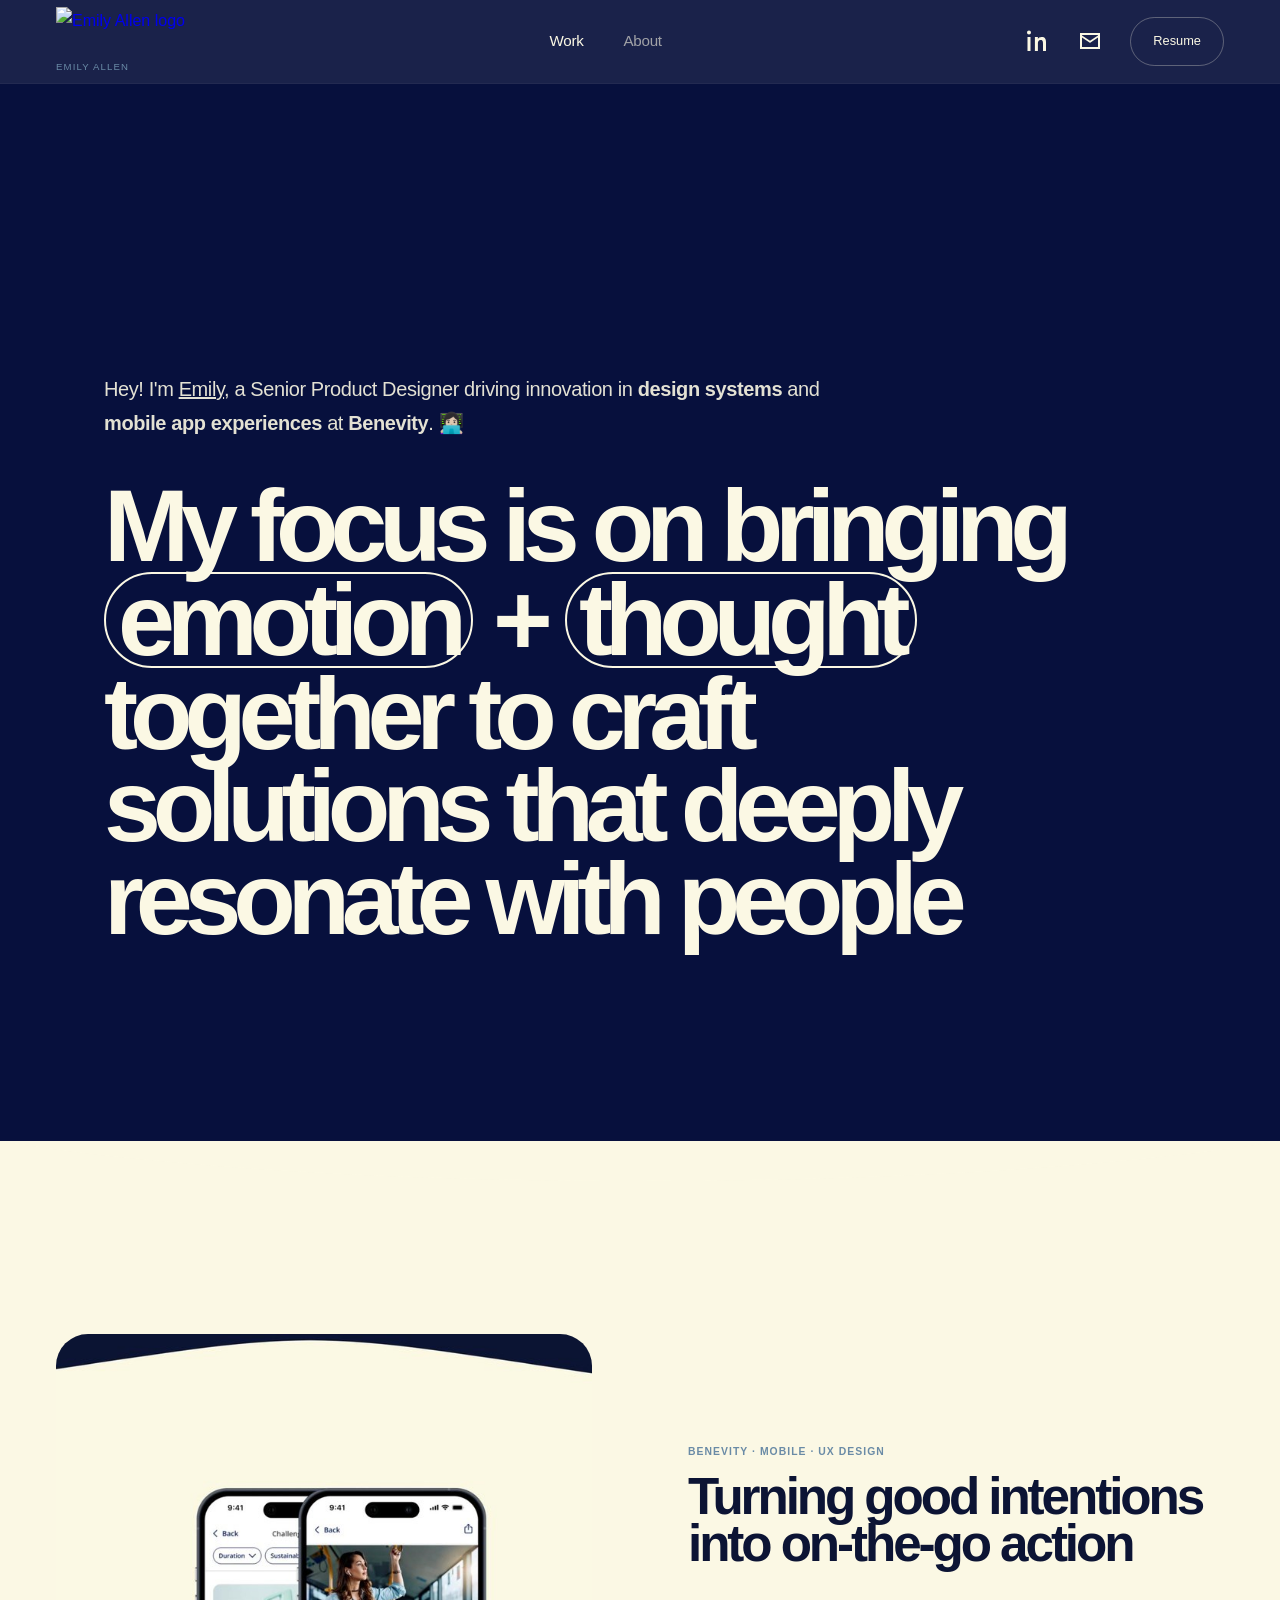
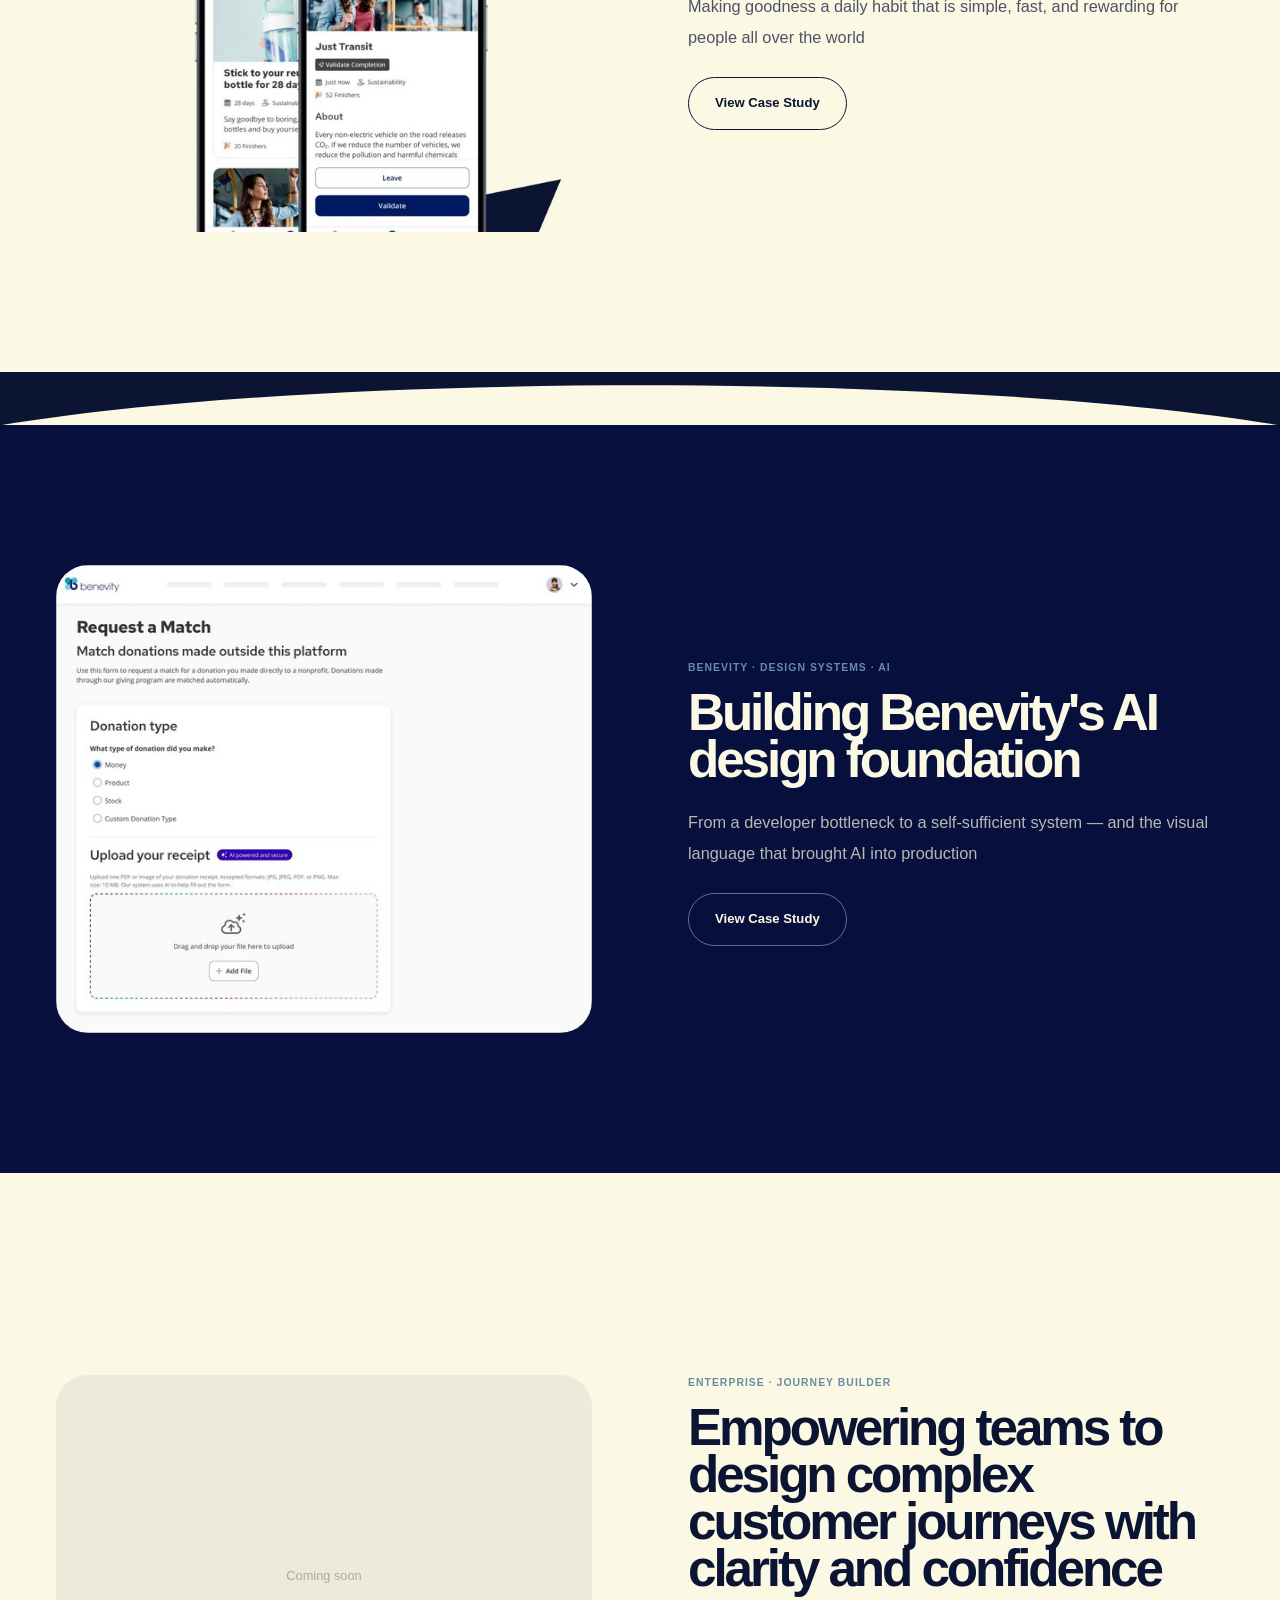
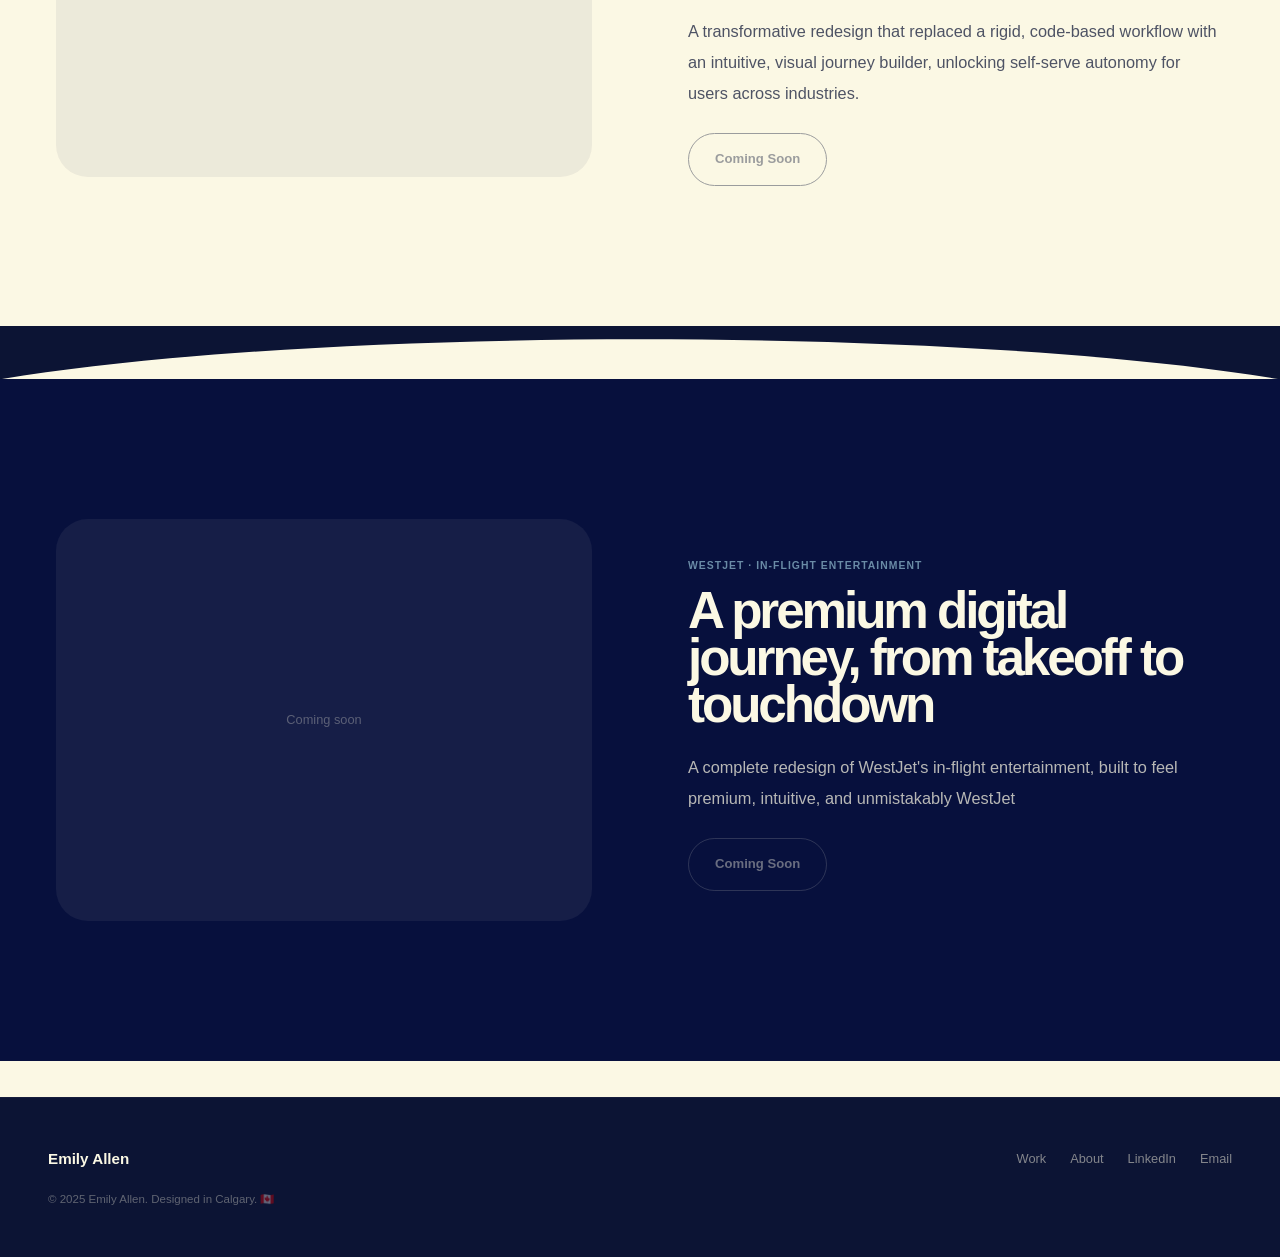
==== commit 5d88e706: "Add files via upload" ====
--- a/index.html
+++ b/index.html
@@ -12,7 +12,7 @@
 <nav>
   <a href="index.html" class="nav-logo">
     <div>
-      <div class="nav-logo-mark">EA</div>
+      <img src="EA_Logo.png" alt="Emily Allen logo">
       <div class="nav-logo-sub">Emily Allen</div>
     </div>
   </a>
@@ -20,23 +20,39 @@
     <a href="index.html" class="active">Work</a>
     <a href="about.html">About</a>
   </div>
-  <div class="nav-right">
-    <a href="https://www.linkedin.com/in/emilypallen/" target="_blank">LinkedIn</a>
-    <a href="mailto:emily@emilyallen.work">Email</a>
-    <a href="#" class="nav-resume">Resume</a>
-  </div>
+  
+<div class="nav-right">
+  <a href="https://www.linkedin.com" target="_blank" class="nav-icon" aria-label="LinkedIn">
+    
+<svg xmlns="http://www.w3.org/2000/svg" width="24" height="24" fill="currentColor" viewBox="0 0 24 24">
+  <path d="M4.98 3.5C4.98 4.604 4.104 5.5 3 5.5S1.02 4.604 1.02 3.5 1.896 1.5 3 1.5s1.98.896 1.98 2zM1.5 8h3V22h-3V8zm7.5 0h2.878v1.91h.041C12.32 8.99 13.7 8 15.64 8 19.1 8 20 10.042 20 13.11V22h-3v-7.11c0-1.696-.03-3.878-2.364-3.878-2.367 0-2.73 1.848-2.73 3.757V22h-3V8z"/>
+</svg>
+
+  </a>
+
+  <a href="mailto:hello@example.com" class="nav-icon" aria-label="Email">
+    
+<svg xmlns="http://www.w3.org/2000/svg" width="24" height="24" fill="currentColor" viewBox="0 0 24 24">
+  <path d="M2 4h20v16H2V4zm18 2H4v.511l8 5.334 8-5.334V6zm0 2.489-7.445 4.963a1 1 0 0 1-1.11 0L4 8.489V18h16V8.489z"/>
+</svg>
+
+  </a>
+
+  <a href="#" class="nav-resume">Resume</a>
+</div>
+
 </nav>
 
 <!-- HERO -->
 <section class="hero section-navy">
   <div class="hero-text">
-    <p class="hero-intro">Hey! I'm <a href="about.html">Emily</a>, a Senior Product Designer driving innovation in <strong>design systems</strong> and <strong>mobile app experiences</strong> at <strong>Benevity</strong>. 🧑‍💻</p>
+    <p class="hero-intro">Hey! I'm <a href="about.html">Emily</a>, a Senior Product Designer driving innovation in <strong>design systems</strong> and <strong>mobile app experiences</strong> at <strong>Benevity</strong>. 👩🏻‍💻</p>
     <h1 class="hero-headline">My focus is on bringing <span class="pill">emotion</span> + <span class="pill">thought</span> together to craft solutions that deeply resonate with people</h1>
   </div>
 </section>
 
 <!-- WAVE DOWN -->
-<div style="background:var(--navy);line-height:0;margin-top:-2px;">
+
   <svg viewBox="0 0 1440 60" xmlns="http://www.w3.org/2000/svg" preserveAspectRatio="none" style="width:100%;display:block;">
     <path d="M0,0 C360,60 1080,60 1440,0 L1440,60 L0,60 Z" fill="#FBF8E4"/>
   </svg>
@@ -80,7 +96,7 @@
 </section>
 
 <!-- WAVE -->
-<div style="background:var(--navy);line-height:0;margin-top:-2px;">
+
   <svg viewBox="0 0 1440 60" xmlns="http://www.w3.org/2000/svg" preserveAspectRatio="none" style="width:100%;display:block;">
     <path d="M0,0 C360,60 1080,60 1440,0 L1440,60 L0,60 Z" fill="#FBF8E4"/>
   </svg>
@@ -128,7 +144,7 @@
 </section>
 
 <!-- FOOTER WAVE -->
-<div style="background:var(--navy);line-height:0;margin-top:-2px;">
+
   <svg viewBox="0 0 1440 40" xmlns="http://www.w3.org/2000/svg" preserveAspectRatio="none" style="width:100%;display:block;">
     <path d="M0,40 L1440,40 L1440,40 L0,40 Z" fill="#0C1434"/>
   </svg>
--- a/style.css
+++ b/style.css
@@ -397,151 +397,265 @@
 }
 
 
-/* ===== PREMIUM HOMEPAGE REFRESH ===== */
+/* ===== FINAL TOP TIER PORTFOLIO POLISH ===== */
+
+html, body {
+  overflow-x: hidden;
+}
 
 body {
   font-family: 'Inter', sans-serif;
+  background: #FBF8E4;
 }
 
 nav {
-  background: rgba(12,20,52,0.72);
+  height: 84px;
+  padding: 0 56px;
+  background: rgba(7,16,61,0.92);
   backdrop-filter: blur(18px);
   border-bottom: 1px solid rgba(255,255,255,0.04);
 }
 
+.nav-logo img {
+  height: 52px;
+  width: auto;
+  display: block;
+}
+
+.nav-center {
+  gap: 40px;
+}
+
+.nav-center a {
+  font-size: 0.95rem;
+  font-weight: 500;
+  letter-spacing: -0.02em;
+}
+
+.nav-right {
+  gap: 28px;
+}
+
+.nav-resume {
+  border-radius: 999px !important;
+  padding: 12px 22px !important;
+}
+
 .hero {
-  background: var(--navy);
-  min-height: 92vh;
+  background: #07103D !important;
+  min-height: 100vh;
+  padding: 180px 56px 140px;
   display: flex;
   align-items: center;
   position: relative;
   overflow: hidden;
-  padding: 120px 48px 80px;
+  margin-bottom: 0 !important;
 }
 
 .hero-text {
-  position: relative;
-  z-index: 2;
-  max-width: 1100px;
+  max-width: 1200px;
 }
 
 .hero-intro {
   font-size: 1rem;
-  letter-spacing: -0.03em;
-  opacity: 0.72;
-  margin-bottom: 2rem;
-  color: rgba(255,255,255,0.78);
+  margin-bottom: 32px;
+  color: rgba(255,255,255,0.72);
+  letter-spacing: -0.02em;
 }
 
 .hero-headline {
-  font-size: clamp(4rem, 8vw, 8rem);
+  font-size: clamp(4.5rem, 8vw, 8rem);
   line-height: 0.9;
   letter-spacing: -0.08em;
-  font-weight: 700;
   max-width: 1100px;
-  animation: fadeUp 1s ease;
 }
 
 .hero-meta {
-  display: flex;
-  flex-wrap: wrap;
-  gap: 1rem;
-  margin-top: 3rem;
-}
-
-.hero-meta span {
-  border: 1px solid rgba(255,255,255,0.12);
-  background: rgba(255,255,255,0.04);
-  padding: 0.8rem 1.2rem;
-  border-radius: 999px;
-  font-size: 0.9rem;
-  color: rgba(255,255,255,0.76);
-  backdrop-filter: blur(12px);
+  margin-top: 42px;
 }
 
 .hero-glow {
   position: absolute;
-  width: 700px;
-  height: 700px;
-  top: -200px;
-  right: -200px;
-  background:
-    radial-gradient(circle,
-    rgba(87,128,255,0.22) 0%,
-    rgba(0,0,0,0) 70%);
-  pointer-events: none;
+  width: 800px;
+  height: 800px;
+  right: -220px;
+  top: -220px;
+  background: radial-gradient(circle, rgba(71,110,255,0.18) 0%, rgba(0,0,0,0) 70%);
+}
+
+.wave-down,
+.wave-up,
+.wave-divider {
+  display: none !important;
+  height: 0 !important;
+  overflow: hidden !important;
+  line-height: 0 !important;
+}
+
+section {
+  margin: 0 !important;
+}
+
+.section-navy {
+  background: #07103D !important;
 }
 
 .cs-card {
-  max-width: 1180px;
-  gap: 88px;
-  padding: 120px 48px;
+  max-width: 1280px;
+  gap: 96px;
+  padding: 140px 56px;
 }
 
 .cs-card h2 {
-  font-size: clamp(2rem, 4vw, 3.6rem);
-  line-height: 0.95;
-  letter-spacing: -0.05em;
+  font-size: clamp(2.6rem, 4vw, 4rem);
+  line-height: 0.92;
+  letter-spacing: -0.06em;
+  margin-bottom: 24px;
 }
 
 .cs-card p {
   font-size: 1.02rem;
-  line-height: 1.8;
+  line-height: 1.9;
   opacity: 0.72;
+  max-width: 540px;
 }
 
 .cs-img-wrap {
   overflow: hidden;
-  border-radius: 28px;
+  border-radius: 32px;
 }
 
 .cs-img-wrap img {
-  transition:
-    transform 0.9s ease,
-    filter 0.5s ease;
+  border-radius: 32px;
+  transition: transform 1s ease;
 }
 
 .cs-card:hover img {
-  transform: scale(1.03);
+  transform: scale(1.025);
 }
 
 .cs-btn {
   border-radius: 999px;
   padding: 14px 26px;
-  transition:
-    transform 0.25s ease,
-    background 0.25s ease;
-}
-
-.cs-btn:hover {
-  transform: translateY(-2px);
-}
-
-@keyframes fadeUp {
-  from {
-    opacity: 0;
-    transform: translateY(24px);
+}
+
+img {
+  display: block;
+  max-width: 100%;
+}
+
+@media(max-width:768px) {
+
+  nav {
+    padding: 0 20px;
+    height: 72px;
   }
 
-  to {
-    opacity: 1;
-    transform: translateY(0);
+  .hero {
+    padding: 150px 20px 80px;
+    min-height: 88vh;
   }
-}
-
-@media(max-width:768px) {
-
-  .hero {
-    min-height: 82vh;
-    padding: 100px 20px 60px;
+
+  .hero-headline {
+    font-size: clamp(3.2rem, 14vw, 5rem);
   }
 
-  .hero-headline {
-    font-size: clamp(3rem, 14vw, 5rem);
+  .cs-card {
+    padding: 88px 20px;
+    gap: 48px;
   }
 
-  .cs-card {
-    padding: 72px 20px;
-  }
-
-}
+}
+
+
+/* ===== NAV ICON POLISH ===== */
+
+.nav-icon {
+  display: flex;
+  align-items: center;
+  justify-content: center;
+  color: rgba(255,255,255,0.82);
+  transition: opacity 0.2s ease, transform 0.2s ease;
+}
+
+.nav-icon:hover {
+  opacity: 1;
+  transform: translateY(-1px);
+}
+
+.nav-icon svg {
+  width: 24px;
+  height: 24px;
+}
+
+
+/* ===== FINAL ICON COLOR FIX ===== */
+
+.nav-icon {
+  color: #FBF8E4 !important;
+}
+
+.nav-icon svg {
+  fill: currentColor;
+  stroke: none !important;
+}
+
+/* subtle final polish */
+.nav-center a,
+.nav-right a,
+.cs-btn {
+  transition: all 0.25s ease;
+}
+
+.cs-card {
+  align-items: center;
+}
+
+.hero-headline {
+  text-wrap: balance;
+}
+
+.hero-intro {
+  max-width: 620px;
+}
+
+.cs-img-wrap img {
+  object-fit: cover;
+}
+
+footer {
+  border-top: 1px solid rgba(255,255,255,0.04);
+}
+
+
+/* ===== HERO INTRO FINAL POLISH ===== */
+
+.hero-intro {
+  font-size: 1.25rem !important;
+  line-height: 1.7 !important;
+  color: #FBF8E4 !important;
+  opacity: 0.9 !important;
+  margin-top: 48px !important;
+  margin-bottom: 40px !important;
+  max-width: 760px !important;
+}
+
+.hero {
+  padding-top: 240px !important;
+}
+
+
+/* ===== REMOVE WAVE SYSTEM ===== */
+
+.wave-down,
+.wave-up,
+.wave-divider {
+  display: none !important;
+}
+
+.section-navy,
+.section-cream,
+.section-beige {
+  margin: 0 !important;
+  position: relative;
+}
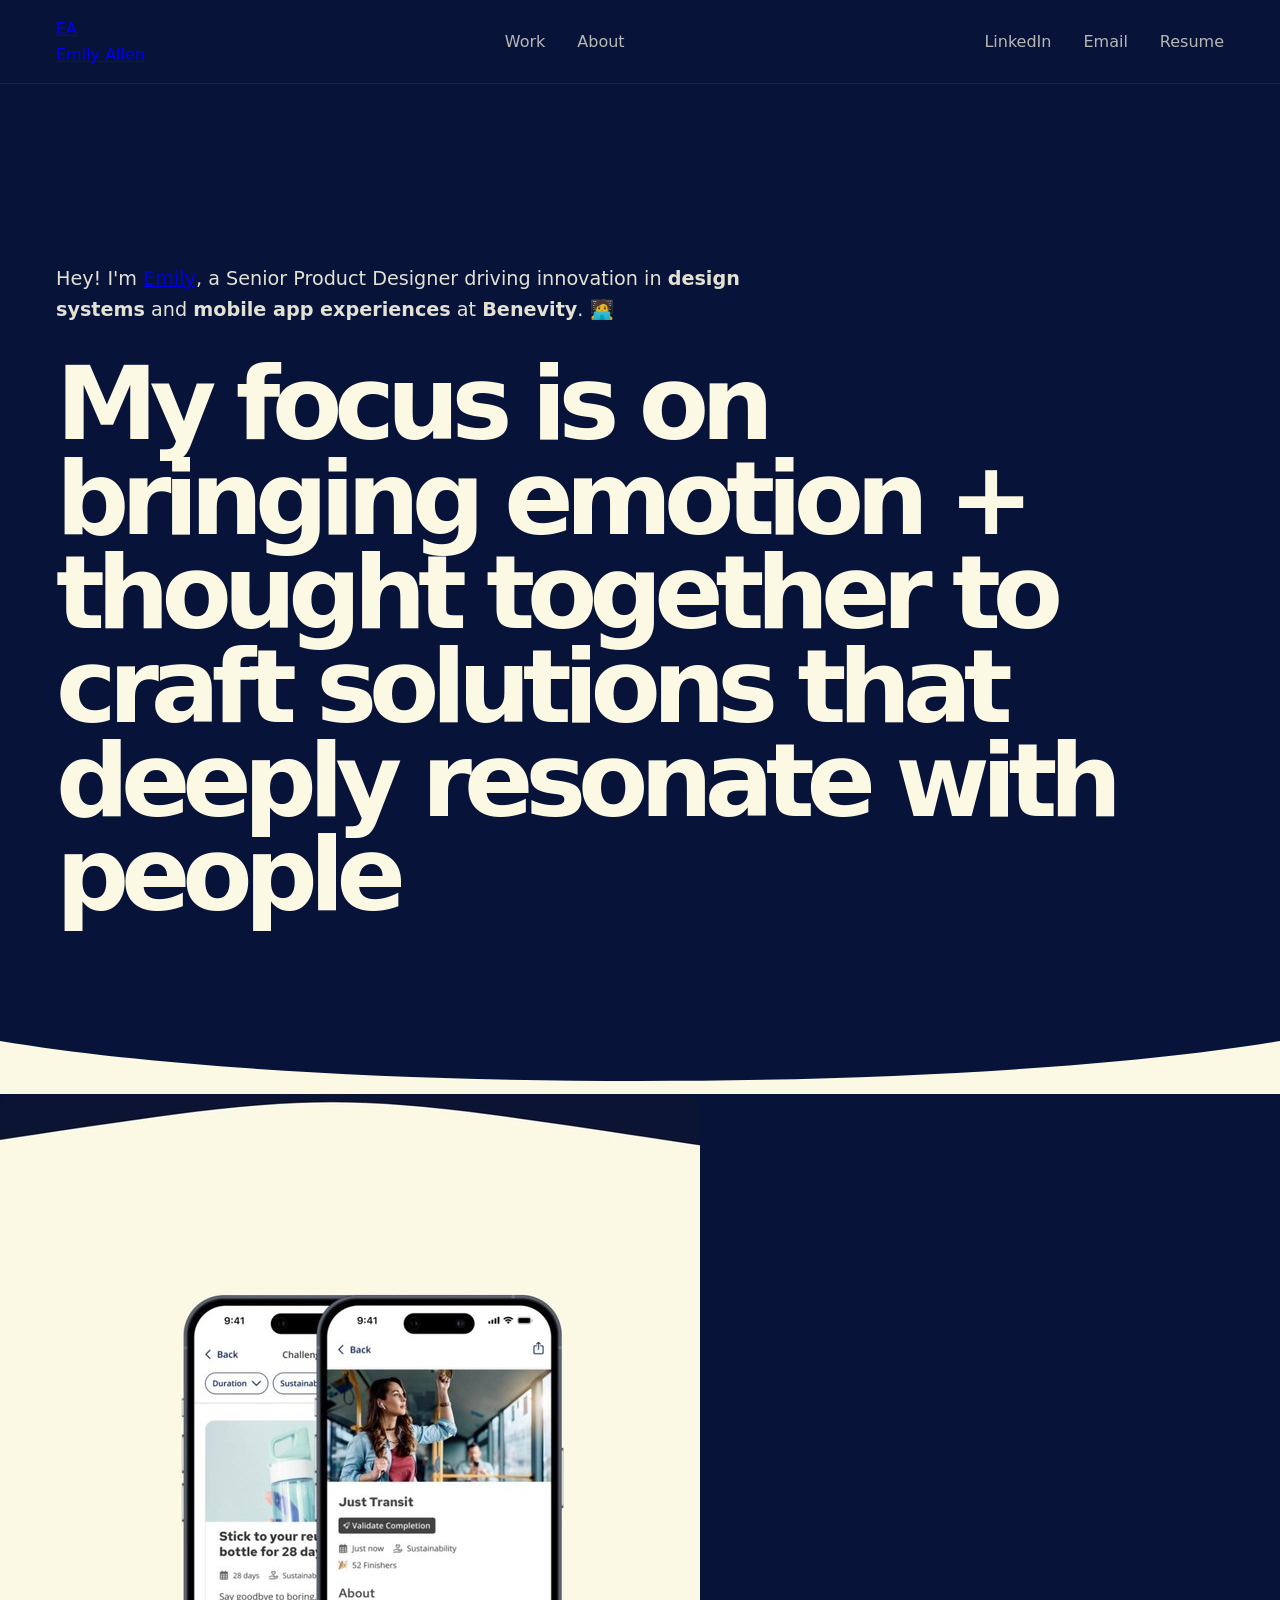
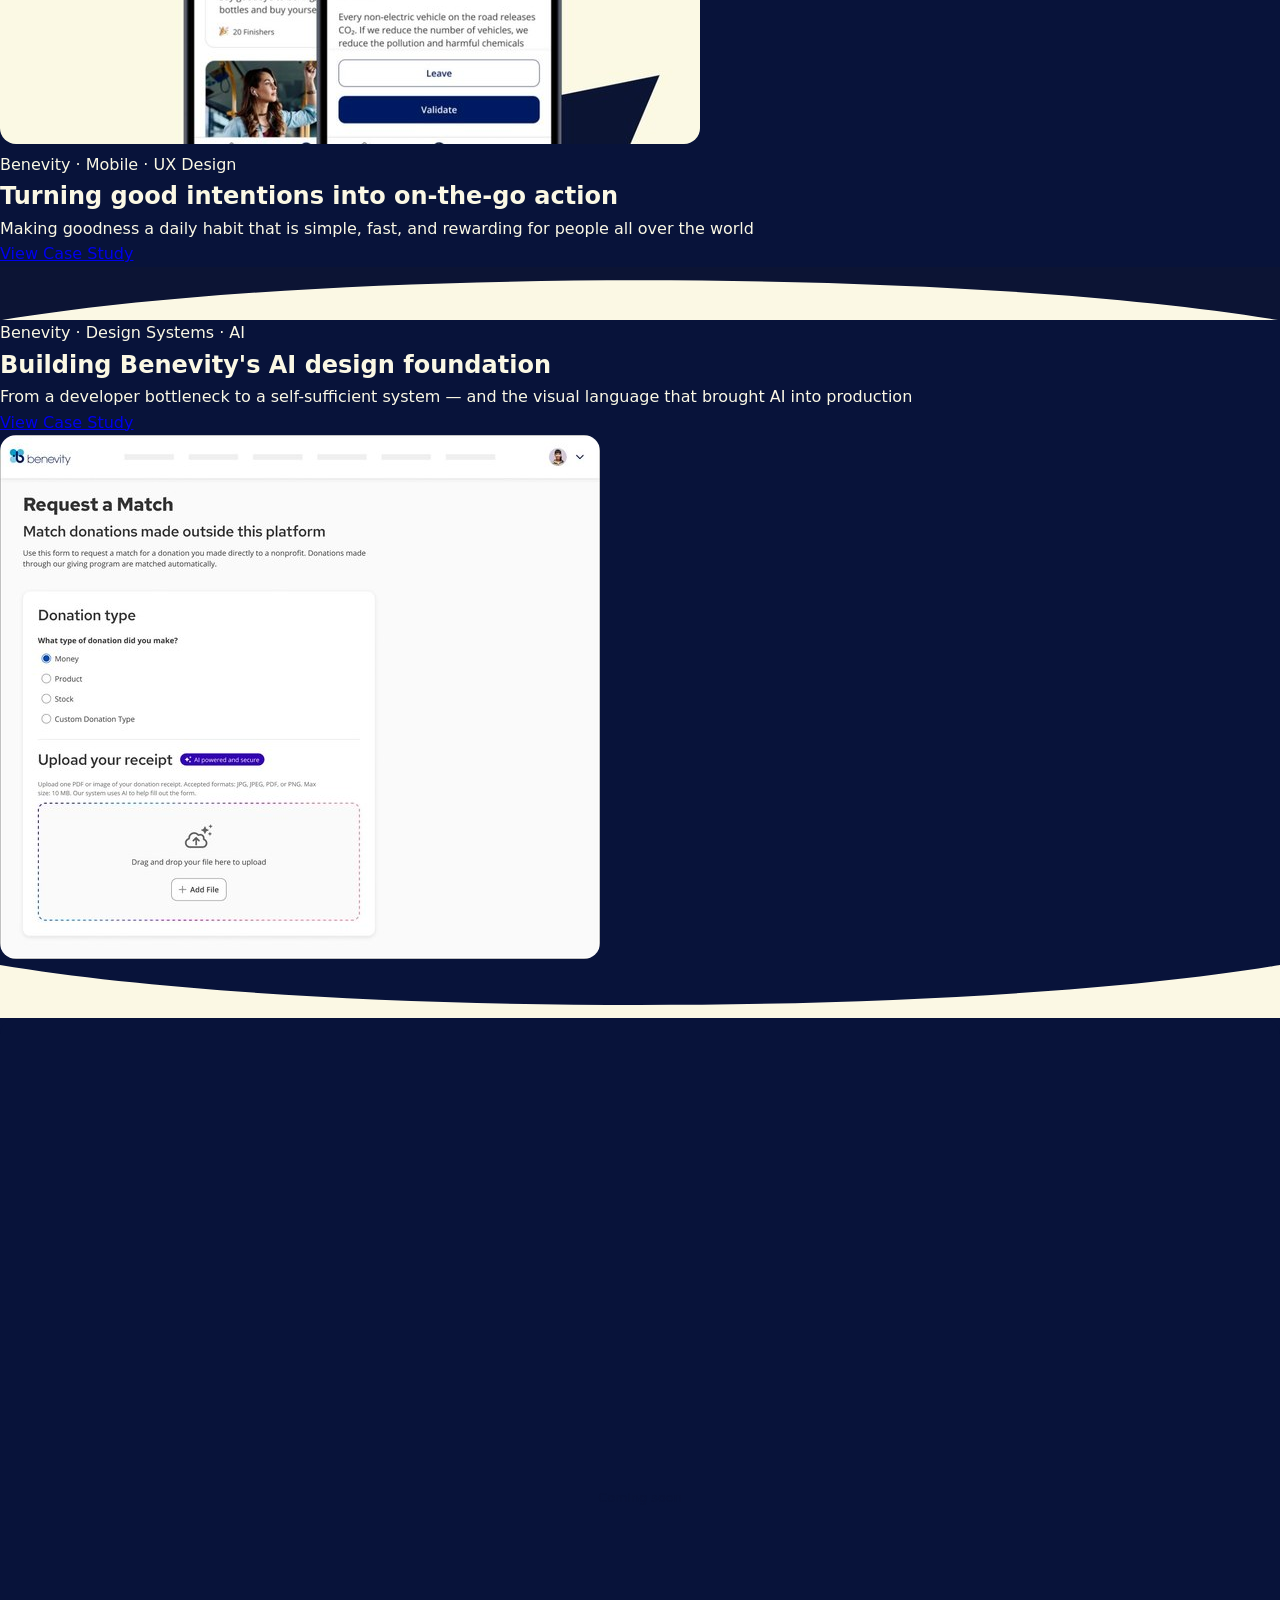
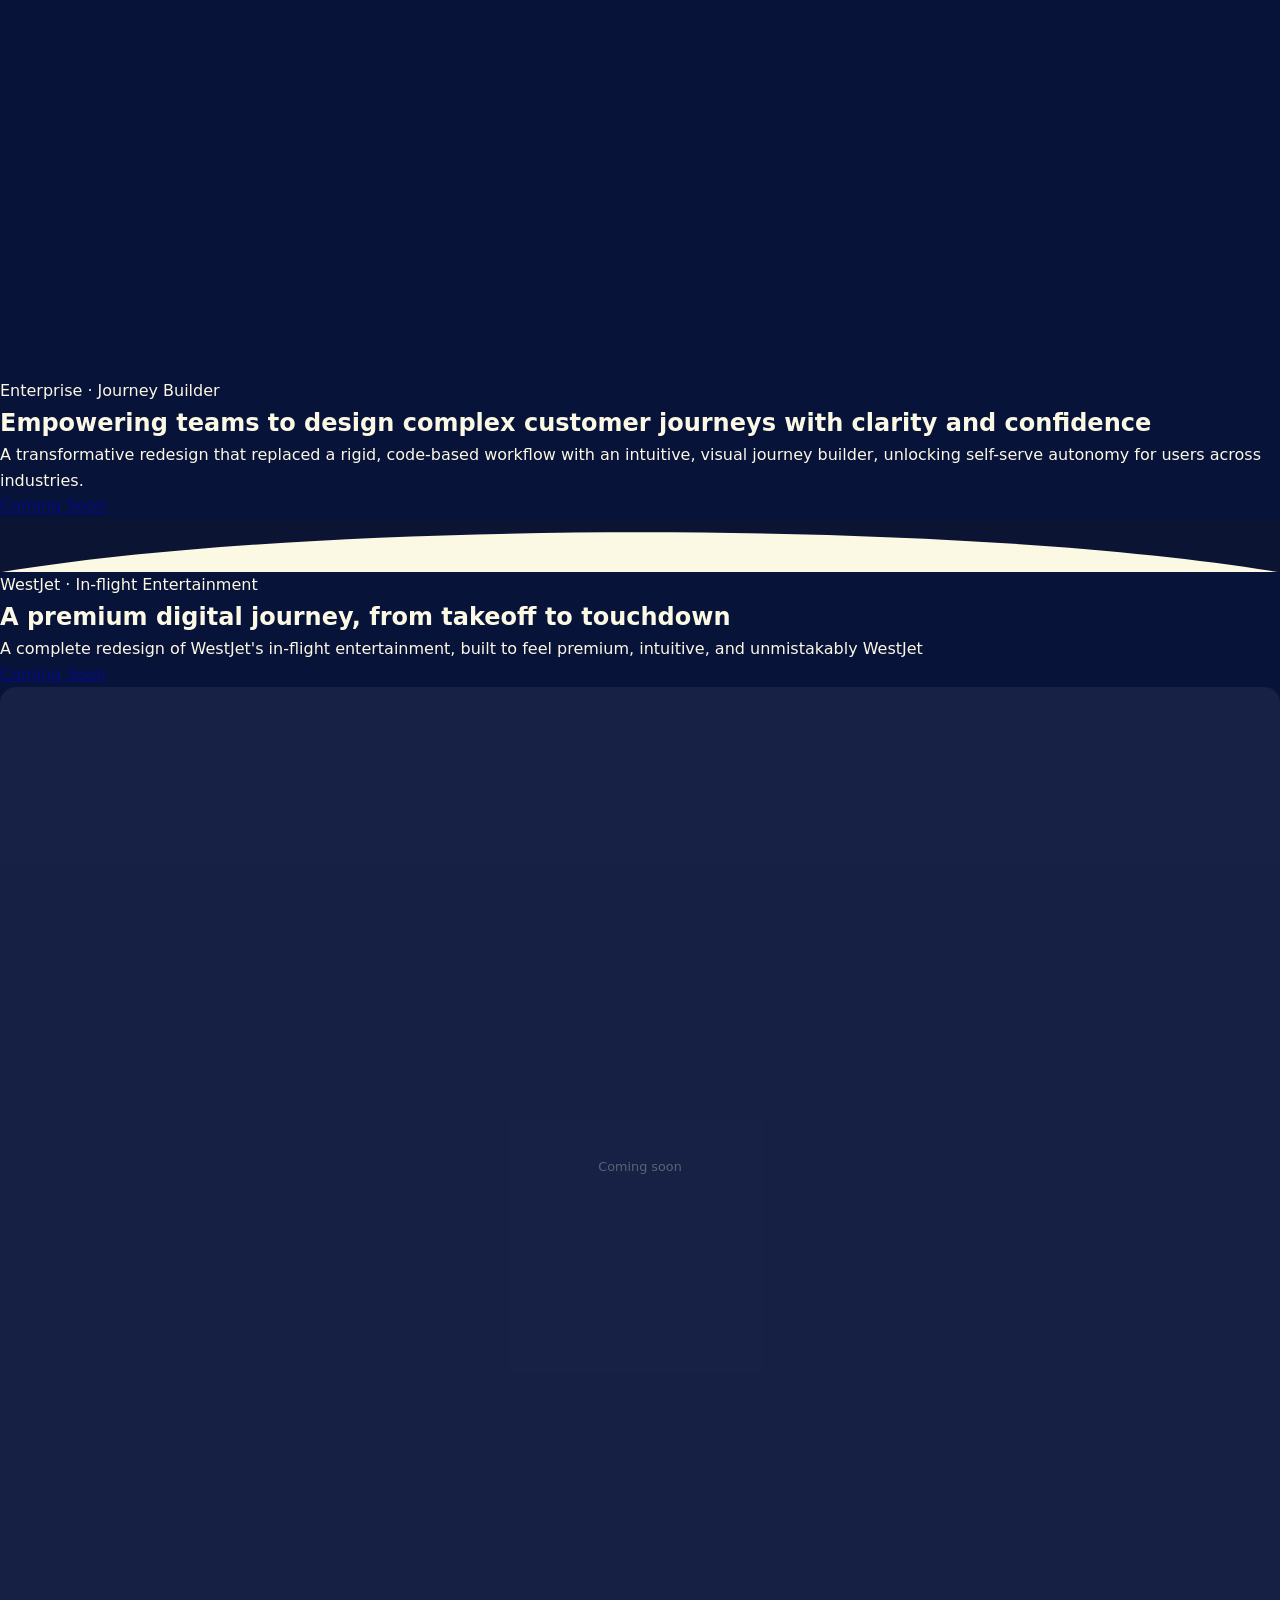
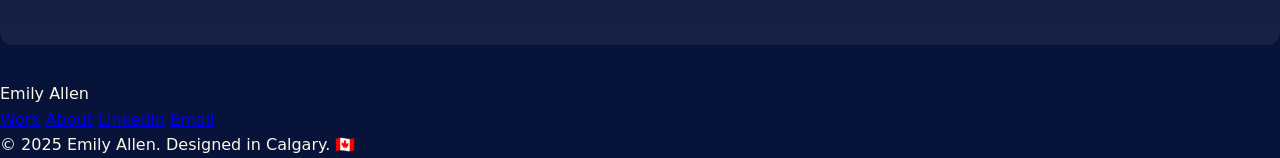
==== commit a3df2c6b: "Update index.html" ====
--- a/index.html
+++ b/index.html
@@ -12,7 +12,7 @@
 <nav>
   <a href="index.html" class="nav-logo">
     <div>
-      <img src="EA_Logo.png" alt="Emily Allen logo">
+      <div class="nav-logo-mark">EA</div>
       <div class="nav-logo-sub">Emily Allen</div>
     </div>
   </a>
@@ -20,39 +20,23 @@
     <a href="index.html" class="active">Work</a>
     <a href="about.html">About</a>
   </div>
-  
-<div class="nav-right">
-  <a href="https://www.linkedin.com" target="_blank" class="nav-icon" aria-label="LinkedIn">
-    
-<svg xmlns="http://www.w3.org/2000/svg" width="24" height="24" fill="currentColor" viewBox="0 0 24 24">
-  <path d="M4.98 3.5C4.98 4.604 4.104 5.5 3 5.5S1.02 4.604 1.02 3.5 1.896 1.5 3 1.5s1.98.896 1.98 2zM1.5 8h3V22h-3V8zm7.5 0h2.878v1.91h.041C12.32 8.99 13.7 8 15.64 8 19.1 8 20 10.042 20 13.11V22h-3v-7.11c0-1.696-.03-3.878-2.364-3.878-2.367 0-2.73 1.848-2.73 3.757V22h-3V8z"/>
-</svg>
-
-  </a>
-
-  <a href="mailto:hello@example.com" class="nav-icon" aria-label="Email">
-    
-<svg xmlns="http://www.w3.org/2000/svg" width="24" height="24" fill="currentColor" viewBox="0 0 24 24">
-  <path d="M2 4h20v16H2V4zm18 2H4v.511l8 5.334 8-5.334V6zm0 2.489-7.445 4.963a1 1 0 0 1-1.11 0L4 8.489V18h16V8.489z"/>
-</svg>
-
-  </a>
-
-  <a href="#" class="nav-resume">Resume</a>
-</div>
-
+  <div class="nav-right">
+    <a href="https://www.linkedin.com/in/emilypallen/" target="_blank">LinkedIn</a>
+    <a href="mailto:emily@emilyallen.work">Email</a>
+    <a href="#" class="nav-resume">Resume</a>
+  </div>
 </nav>
 
 <!-- HERO -->
 <section class="hero section-navy">
   <div class="hero-text">
-    <p class="hero-intro">Hey! I'm <a href="about.html">Emily</a>, a Senior Product Designer driving innovation in <strong>design systems</strong> and <strong>mobile app experiences</strong> at <strong>Benevity</strong>. 👩🏻‍💻</p>
+    <p class="hero-intro">Hey! I'm <a href="about.html">Emily</a>, a Senior Product Designer driving innovation in <strong>design systems</strong> and <strong>mobile app experiences</strong> at <strong>Benevity</strong>. 🧑‍💻</p>
     <h1 class="hero-headline">My focus is on bringing <span class="pill">emotion</span> + <span class="pill">thought</span> together to craft solutions that deeply resonate with people</h1>
   </div>
 </section>
 
 <!-- WAVE DOWN -->
-
+<div style="background:var(--navy);line-height:0;margin-top:-2px;">
   <svg viewBox="0 0 1440 60" xmlns="http://www.w3.org/2000/svg" preserveAspectRatio="none" style="width:100%;display:block;">
     <path d="M0,0 C360,60 1080,60 1440,0 L1440,60 L0,60 Z" fill="#FBF8E4"/>
   </svg>
@@ -96,7 +80,7 @@
 </section>
 
 <!-- WAVE -->
-
+<div style="background:var(--navy);line-height:0;margin-top:-2px;">
   <svg viewBox="0 0 1440 60" xmlns="http://www.w3.org/2000/svg" preserveAspectRatio="none" style="width:100%;display:block;">
     <path d="M0,0 C360,60 1080,60 1440,0 L1440,60 L0,60 Z" fill="#FBF8E4"/>
   </svg>
@@ -144,7 +128,7 @@
 </section>
 
 <!-- FOOTER WAVE -->
-
+<div style="background:var(--navy);line-height:0;margin-top:-2px;">
   <svg viewBox="0 0 1440 40" xmlns="http://www.w3.org/2000/svg" preserveAspectRatio="none" style="width:100%;display:block;">
     <path d="M0,40 L1440,40 L1440,40 L0,40 Z" fill="#0C1434"/>
   </svg>
@@ -162,4 +146,4 @@
 </footer>
 
 </body>
-</html>+</html>
--- a/style.css
+++ b/style.css
@@ -1,661 +1,137 @@
-/* ── EMILY ALLEN DESIGN — emilyallen-design.github.io ── */
 
-:root {
-  --navy:   #0C1434;
-  --cream:  #FBF8E4;
-  --beige:  #E7E2D3;
-  --steel:  #6A8BA6;
-  --white:  #FFFFFF;
-  --navy-border: rgba(251,248,228,0.1);
-  --cream-border: rgba(12,20,52,0.12);
-  --r: 10px;
+:root{
+--navy:#08133A;
+--cream:#FBF8E4;
+--muted:#B7C0D8;
+--border:rgba(255,255,255,.08);
 }
 
-* { margin:0; padding:0; box-sizing:border-box; }
-html { scroll-behavior:smooth; }
-
-body {
-  font-family: 'Poppins', sans-serif;
-  font-weight: 400;
-  font-size: 16px;
-  line-height: 1.75;
-  -webkit-font-smoothing: antialiased;
-  background: var(--cream);
-  color: var(--navy);
+*{box-sizing:border-box;margin:0;padding:0}
+body{
+font-family:Inter,system-ui,sans-serif;
+background:var(--navy);
+color:var(--cream);
+line-height:1.6;
+-webkit-font-smoothing:antialiased;
 }
 
-/* ── NAV ── */
-nav {
-  position: sticky; top: 0; z-index: 100;
-  background: var(--navy);
-  height: 60px;
-  display: flex; align-items: center;
-  padding: 0 48px;
-  justify-content: space-between;
-}
-.nav-logo {
-  display: flex; align-items: center; gap: 10px;
-  text-decoration: none;
-}
-.nav-logo-mark {
-  font-family: 'Poppins', sans-serif;
-  font-size: 1.1rem; font-weight: 800;
-  color: var(--cream); letter-spacing: -0.02em;
-  line-height: 1;
-}
-.nav-logo-sub {
-  font-size: 0.6rem; font-weight: 500;
-  letter-spacing: 0.12em; text-transform: uppercase;
-  color: var(--steel);
-}
-.nav-center { display: flex; gap: 28px; }
-.nav-center a {
-  font-size: 0.82rem; font-weight: 400;
-  color: rgba(251,248,228,0.6);
-  text-decoration: none; transition: color 0.2s;
-}
-.nav-center a:hover,
-.nav-center a.active { color: var(--cream); }
-.nav-right { display: flex; align-items: center; gap: 20px; }
-.nav-right a {
-  font-size: 0.82rem; color: rgba(251,248,228,0.6);
-  text-decoration: none; transition: color 0.2s;
-}
-.nav-right a:hover { color: var(--cream); }
-.nav-resume {
-  border: 1px solid rgba(251,248,228,0.3) !important;
-  border-radius: 6px !important;
-  padding: 6px 16px !important;
-  color: var(--cream) !important;
-  font-weight: 500 !important;
-  font-size: 0.8rem !important;
+nav{
+position:sticky;
+top:0;
+z-index:100;
+height:84px;
+display:flex;
+align-items:center;
+justify-content:space-between;
+padding:0 56px;
+background:#08133A;
+border-bottom:1px solid var(--border);
 }
 
-/* ── LAYOUT ── */
-.container { max-width: 960px; margin: 0 auto; padding: 0 48px; }
+.nav-logo img{height:52px}
 
-/* ── SECTIONS ── */
-.section-navy { background: var(--navy); color: var(--cream); }
-.section-cream { background: var(--cream); color: var(--navy); }
-.section-beige { background: var(--beige); color: var(--navy); }
-
-/* ── WAVE DIVIDER ── */
-.wave-down {
-  display: block; width: 100%;
-  line-height: 0; overflow: hidden;
-}
-.wave-up {
-  display: block; width: 100%;
-  line-height: 0; overflow: hidden;
-  transform: rotate(180deg);
+.nav-center,.nav-right{
+display:flex;
+align-items:center;
+gap:32px;
 }
 
-/* ── TYPOGRAPHY ── */
-h1 { font-size: clamp(1.8rem,4vw,2.8rem); font-weight: 700; line-height: 1.15; letter-spacing: -0.02em; }
-h2 { font-size: clamp(1.4rem,3vw,2rem); font-weight: 700; line-height: 1.2; letter-spacing: -0.015em; }
-h3 { font-size: 1rem; font-weight: 600; }
-.eyebrow {
-  display: block; font-size: 0.68rem; font-weight: 700;
-  letter-spacing: 0.13em; text-transform: uppercase;
-  color: var(--steel); margin-bottom: 10px;
-}
-.section-navy .eyebrow { color: var(--steel); }
-.section-cream .eyebrow,
-.section-beige .eyebrow { color: var(--steel); }
-
-/* ── HOMEPAGE HERO ── */
-.hero {
-  background: var(--navy);
-  padding: 64px 0 0;
-}
-.hero-text { padding: 0 48px 56px; max-width: 960px; margin: 0 auto; }
-.hero-intro {
-  font-size: 1.05rem; font-weight: 400;
-  color: rgba(251,248,228,0.85);
-  margin-bottom: 20px;
-}
-.hero-intro a { color: var(--cream); text-decoration: underline; }
-.hero-headline {
-  font-size: clamp(1.6rem,4vw,2.6rem);
-  font-weight: 700; line-height: 1.2;
-  letter-spacing: -0.02em; color: var(--cream);
-  max-width: 820px;
-}
-.hero-headline .pill {
-  display: inline-block;
-  border: 2px solid var(--cream);
-  border-radius: 100px;
-  padding: 0 12px;
-  font-style: normal;
+.nav-center a,
+.nav-right a{
+color:var(--cream);
+text-decoration:none;
+opacity:.72;
+transition:.2s ease;
 }
 
-/* ── CASE STUDY CARDS ── */
-.cs-card {
-  display: grid;
-  grid-template-columns: 1fr 1fr;
-  align-items: center;
-  padding: 80px 48px;
-  max-width: 960px;
-  margin: 0 auto;
-  gap: 64px;
-}
-.cs-card.reverse { direction: rtl; }
-.cs-card.reverse > * { direction: ltr; }
-.cs-tag {
-  display: inline-block;
-  font-size: 0.65rem; font-weight: 700;
-  letter-spacing: 0.1em; text-transform: uppercase;
-  color: var(--steel); margin-bottom: 12px;
-}
-.cs-card h2 { margin-bottom: 14px; }
-.section-cream .cs-card h2,
-.section-beige .cs-card h2 { color: var(--navy); }
-.section-navy .cs-card h2 { color: var(--cream); }
-.cs-card p { font-size: 0.95rem; margin-bottom: 24px; opacity: 0.8; }
-.cs-btn {
-  display: inline-block;
-  border: 1.5px solid currentColor;
-  border-radius: 6px;
-  padding: 10px 22px;
-  font-size: 0.82rem; font-weight: 600;
-  text-decoration: none;
-  transition: all 0.2s;
-}
-.section-cream .cs-btn,
-.section-beige .cs-btn { color: var(--navy); border-color: var(--navy); }
-.section-cream .cs-btn:hover,
-.section-beige .cs-btn:hover { background: var(--navy); color: var(--cream); }
-.section-navy .cs-btn { color: var(--cream); border-color: rgba(251,248,228,0.4); }
-.section-navy .cs-btn:hover { background: var(--cream); color: var(--navy); }
-
-.cs-img-wrap { position: relative; }
-.cs-img-wrap img {
-  width: 100%; display: block;
-  border-radius: var(--r);
-  box-shadow: 0 12px 48px rgba(0,0,0,0.2);
-}
-.section-navy .cs-img-wrap img { box-shadow: 0 12px 48px rgba(0,0,0,0.4); }
-
-/* ── ABOUT HERO ── */
-.about-hero {
-  background: var(--cream);
-  padding: 72px 48px;
-}
-.about-grid {
-  max-width: 960px; margin: 0 auto;
-  display: grid; grid-template-columns: 1fr 1.4fr;
-  gap: 64px; align-items: start;
-}
-.about-photo {
-  width: 100%; border-radius: 12px;
-  overflow: hidden; box-shadow: 0 8px 40px rgba(0,0,0,0.12);
-}
-.about-photo img { width: 100%; display: block; }
-.about-text h1 { color: var(--navy); margin-bottom: 20px; }
-.about-text p { color: rgba(12,20,52,0.75); margin-bottom: 14px; font-size: 0.95rem; }
-
-/* ── PRINCIPLES ── */
-.principles {
-  background: var(--cream);
-  padding: 0 48px 72px;
-}
-.principles-inner { max-width: 960px; margin: 0 auto; }
-.principles h3 { font-size: 1.1rem; font-weight: 700; color: var(--navy); margin-bottom: 32px; }
-.principles-grid { display: grid; grid-template-columns: repeat(3,1fr); gap: 32px; }
-.principle { display: flex; gap: 16px; align-items: flex-start; }
-.principle-icon { font-size: 2rem; flex-shrink: 0; }
-.principle h4 { font-size: 0.92rem; font-weight: 700; color: var(--navy); margin-bottom: 6px; }
-.principle p { font-size: 0.82rem; color: rgba(12,20,52,0.65); line-height: 1.6; }
-
-/* ── CAREER TIMELINE ── */
-.career { background: var(--cream); padding: 64px 48px; }
-.career-inner { max-width: 960px; margin: 0 auto; }
-.career h3 { font-size: 1.1rem; font-weight: 700; color: var(--navy); margin-bottom: 40px; }
-.timeline {
-  display: flex; align-items: center;
-  gap: 0; position: relative;
-  overflow-x: auto; padding-bottom: 20px;
-}
-.tl-item { display: flex; flex-direction: column; align-items: center; flex: 1; min-width: 120px; }
-.tl-dot { width: 12px; height: 12px; border-radius: 50%; background: var(--navy); margin: 12px 0; flex-shrink: 0; }
-.tl-line { flex: 1; height: 1px; background: var(--navy); opacity: 0.2; align-self: center; width: 100%; margin-top: -8px; }
-.tl-company { font-size: 0.78rem; font-weight: 700; color: var(--navy); text-align: center; letter-spacing: -0.01em; }
-
-/* ── CASE STUDY PAGE ── */
-.cs-hero-banner {
-  background: var(--navy);
-  display: grid; grid-template-columns: 1fr 1fr 1fr;
-  gap: 20px; padding: 48px 48px 0;
-  max-width: 960px; margin: 0 auto;
-  box-sizing: border-box;
-}
-.cs-hero-banner img {
-  width: 100%; display: block;
-  border-radius: 10px;
-  box-shadow: 0 8px 40px rgba(0,0,0,0.35);
-}
-.cs-hero-text {
-  background: var(--navy);
-  padding: 56px 48px 72px;
-}
-.cs-hero-text-inner { max-width: 960px; margin: 0 auto; }
-.cs-hero-text h1 { color: var(--cream); margin-bottom: 16px; }
-.cs-hero-text .subtitle {
-  font-size: 1rem; font-weight: 400;
-  color: rgba(251,248,228,0.8);
-  max-width: 600px; margin-bottom: 40px;
+.nav-center a:hover,
+.nav-right a:hover{
+opacity:1;
 }
 
-/* stat pills */
-.stats { display: flex; gap: 12px; flex-wrap: wrap; margin-bottom: 40px; }
-.stat {
-  background: rgba(251,248,228,0.05);
-  border: 1px solid rgba(251,248,228,0.15);
-  border-radius: var(--r); padding: 18px 22px; min-width: 145px;
-}
-.stat .n { font-size: 2rem; font-weight: 800; line-height: 1; color: var(--steel); margin-bottom: 4px; letter-spacing: -0.02em; }
-.stat .l { font-size: 0.65rem; font-weight: 600; letter-spacing: 0.07em; text-transform: uppercase; color: var(--beige); }
-
-/* meta bar */
-.meta {
-  display: flex; flex-wrap: wrap; gap: 0;
-  border-top: 1px solid rgba(251,248,228,0.1);
-  padding-top: 24px;
-}
-.mi { padding-right: 28px; margin-right: 28px; border-right: 1px solid rgba(251,248,228,0.1); }
-.mi:last-child { border-right: none; }
-.ml { font-size: 0.62rem; font-weight: 700; letter-spacing: 0.1em; text-transform: uppercase; color: var(--steel); margin-bottom: 3px; }
-.mv { font-size: 0.85rem; font-weight: 500; color: var(--cream); }
-
-/* cs body sections */
-.cs-section-navy { background: var(--navy); padding: 72px 0; border-top: 1px solid rgba(251,248,228,0.08); }
-.cs-section-cream { background: var(--cream); padding: 72px 0; border-top: 1px solid rgba(12,20,52,0.08); }
-.cs-inner { max-width: 960px; margin: 0 auto; padding: 0 48px; }
-
-.cs-section-navy h2 { color: var(--cream); margin-bottom: 14px; }
-.cs-section-cream h2 { color: var(--navy); margin-bottom: 14px; }
-.cs-section-navy p { color: rgba(251,248,228,0.8); }
-.cs-section-cream p { color: rgba(12,20,52,0.75); }
-
-/* callout */
-.callout {
-  border-left: 2px solid var(--steel);
-  padding: 14px 20px; margin: 24px 0;
-  background: rgba(106,139,166,0.1);
-  border-radius: 0 var(--r) var(--r) 0;
-  font-size: 0.98rem; font-style: italic;
-  color: var(--cream); line-height: 1.65;
-}
-.cs-section-cream .callout { color: var(--navy); background: rgba(106,139,166,0.08); }
-
-/* artifact */
-.artifact {
-  border-radius: var(--r); overflow: hidden;
-  box-shadow: 0 4px 32px rgba(0,0,0,0.35);
-  margin: 24px 0;
-}
-.artifact img { width: 100%; display: block; }
-.artifact-lbl { background: #f4f4f4; padding: 12px 16px; border-top: 1px solid #e5e5e5; }
-.artifact-lbl strong { font-size: 0.85rem; color: #111; font-weight: 600; display: block; margin-bottom: 2px; }
-.artifact-lbl span { font-size: 0.75rem; color: #666; }
-
-/* screenshot card */
-.sc { border-radius: var(--r); overflow: hidden; box-shadow: 0 4px 24px rgba(0,0,0,0.35); margin-bottom: 12px; }
-.sc img { width: 100%; display: block; }
-.sc-lbl { padding: 12px 16px; background: rgba(251,248,228,0.04); border: 1px solid rgba(251,248,228,0.1); border-top: none; }
-.sc-lbl strong { font-size: 0.85rem; font-weight: 600; color: var(--cream); display: block; margin-bottom: 3px; }
-.sc-lbl span { font-size: 0.75rem; color: var(--beige); line-height: 1.55; }
-
-/* info card */
-.card { background: rgba(251,248,228,0.04); border: 1px solid rgba(251,248,228,0.1); border-radius: var(--r); padding: 22px; }
-.cs-section-cream .card { background: rgba(12,20,52,0.04); border-color: rgba(12,20,52,0.1); }
-.card h3 { margin-bottom: 6px; }
-.cs-section-navy .card h3 { color: var(--cream); }
-.cs-section-cream .card h3 { color: var(--navy); }
-.card p { font-size: 0.85rem; line-height: 1.65; }
-
-/* before card */
-.before-card { border-radius: var(--r); overflow: hidden; border: 1px solid rgba(220,60,60,0.2); }
-.before-tag { background: rgba(220,60,60,0.08); border-bottom: 1px solid rgba(220,60,60,0.15); padding: 6px 14px; font-size: 0.65rem; font-weight: 700; letter-spacing: 0.1em; text-transform: uppercase; color: #e06060; }
-.before-card img { width: 100%; display: block; }
-.before-lbl { padding: 12px 16px; background: rgba(251,248,228,0.04); }
-.before-lbl strong { display: block; font-size: 0.85rem; font-weight: 600; color: var(--cream); margin-bottom: 3px; }
-.before-lbl span { font-size: 0.75rem; color: var(--beige); }
-
-/* state card */
-.state-card { background: rgba(251,248,228,0.04); border: 1px solid rgba(251,248,228,0.1); border-radius: var(--r); overflow: hidden; }
-.state-card .si { background: #fff; padding: 16px; }
-.state-card .si img { width: 100%; border-radius: 6px; display: block; }
-.state-card .sb { padding: 14px 16px; }
-.state-card .sn { font-size: 0.82rem; font-weight: 600; color: var(--cream); margin-bottom: 4px; }
-.state-card .sm { font-size: 0.78rem; font-style: italic; color: var(--steel); margin-bottom: 6px; }
-.state-card .sd { font-size: 0.75rem; color: var(--beige); line-height: 1.6; }
-
-/* emr step */
-.emr-step { border-radius: var(--r); overflow: hidden; box-shadow: 0 4px 24px rgba(0,0,0,0.35); }
-.emr-step img { width: 100%; display: block; }
-.emr-lbl { padding: 12px 16px; background: rgba(251,248,228,0.04); border: 1px solid rgba(251,248,228,0.1); border-top: none; }
-.emr-lbl .en { font-size: 0.65rem; font-weight: 700; letter-spacing: 0.12em; text-transform: uppercase; color: var(--steel); margin-bottom: 4px; }
-.emr-lbl .et { font-size: 0.88rem; font-weight: 600; color: var(--cream); margin-bottom: 3px; }
-.emr-lbl .ed { font-size: 0.75rem; color: var(--beige); line-height: 1.55; }
-
-/* impact grid */
-.imp-grid { display: grid; grid-template-columns: repeat(3,1fr); gap: 12px; margin-bottom: 28px; }
-.imp { background: rgba(251,248,228,0.04); border: 1px solid rgba(251,248,228,0.1); border-radius: var(--r); padding: 24px 18px; text-align: center; }
-.imp .n { font-size: 2.6rem; font-weight: 800; line-height: 1; color: var(--steel); margin-bottom: 8px; letter-spacing: -0.02em; }
-.imp .l { font-size: 0.73rem; color: var(--beige); line-height: 1.5; }
-
-/* funnel */
-.funnel { background: rgba(251,248,228,0.04); border: 1px solid rgba(251,248,228,0.1); border-radius: 14px; padding: 36px; display: flex; justify-content: center; margin: 20px 0; }
-.funnel img { max-width: 360px; width: 100%; }
-
-/* grids */
-.g2 { display: grid; grid-template-columns: repeat(auto-fit,minmax(280px,1fr)); gap: 12px; }
-.g3 { display: grid; grid-template-columns: repeat(auto-fit,minmax(220px,1fr)); gap: 12px; }
-.g-grant { display: grid; grid-template-columns: 1fr 1.6fr; gap: 24px; align-items: start; }
-
-.spacer-sm { height: 20px; }
-.spacer { height: 36px; }
-
-/* caption */
-.caption { font-size: 0.72rem; color: var(--steel); text-align: center; margin-top: 8px; font-style: italic; }
-
-/* ── FOOTER ── */
-footer {
-  background: var(--navy);
-  padding: 48px;
-  display: flex; align-items: center; justify-content: space-between;
-  flex-wrap: wrap; gap: 16px;
-}
-.footer-logo { font-size: 0.95rem; font-weight: 700; color: var(--cream); }
-.footer-links { display: flex; gap: 24px; }
-.footer-links a { font-size: 0.8rem; color: rgba(251,248,228,0.5); text-decoration: none; transition: color 0.2s; }
-.footer-links a:hover { color: var(--cream); }
-.footer-copy { font-size: 0.72rem; color: rgba(251,248,228,0.35); width: 100%; }
-
-/* ── RESPONSIVE ── */
-@media(max-width:768px) {
-  nav { padding: 0 20px; }
-  .nav-center { display: none; }
-  .container, .cs-inner { padding: 0 20px; }
-  .hero-text { padding: 0 20px 48px; }
-  .cs-card { grid-template-columns: 1fr; padding: 48px 20px; gap: 32px; }
-  .cs-card.reverse { direction: ltr; }
-  .about-hero { padding: 48px 20px; }
-  .about-grid { grid-template-columns: 1fr; gap: 32px; }
-  .principles { padding: 0 20px 48px; }
-  .principles-grid { grid-template-columns: 1fr; gap: 24px; }
-  .career { padding: 48px 20px; }
-  .cs-hero-banner { grid-template-columns: 1fr; padding: 32px 20px 0; gap: 16px; }
-  .cs-hero-text { padding: 40px 20px 56px; }
-  .g2, .g3, .g-grant, .imp-grid { grid-template-columns: 1fr; }
-  .stats { gap: 8px; }
-  .meta { gap: 16px; }
-  .mi { border-right: none; padding-right: 0; margin-right: 0; border-bottom: 1px solid rgba(251,248,228,0.1); padding-bottom: 12px; }
-  .mi:last-child { border-bottom: none; }
-  footer { padding: 36px 20px; }
+.hero{
+padding:180px 56px 120px;
+max-width:1400px;
+margin:auto;
 }
 
-
-/* ===== FINAL TOP TIER PORTFOLIO POLISH ===== */
-
-html, body {
-  overflow-x: hidden;
+.hero-intro{
+font-size:1.2rem;
+color:var(--cream);
+opacity:.9;
+max-width:760px;
+margin-bottom:32px;
 }
 
-body {
-  font-family: 'Inter', sans-serif;
-  background: #FBF8E4;
+.hero h1{
+font-size:clamp(4rem,8vw,7rem);
+line-height:.92;
+letter-spacing:-.08em;
+max-width:1100px;
 }
 
-nav {
-  height: 84px;
-  padding: 0 56px;
-  background: rgba(7,16,61,0.92);
-  backdrop-filter: blur(18px);
-  border-bottom: 1px solid rgba(255,255,255,0.04);
+.timeline{
+padding:80px 56px 120px;
+max-width:1200px;
+margin:auto;
+display:grid;
+gap:28px;
 }
 
-.nav-logo img {
-  height: 52px;
-  width: auto;
-  display: block;
+.timeline-card{
+display:flex;
+align-items:center;
+gap:32px;
+padding:28px;
+border:1px solid var(--border);
+border-radius:28px;
+background:rgba(255,255,255,.03);
 }
 
-.nav-center {
-  gap: 40px;
+.timeline-card img{
+width:120px;
+object-fit:contain;
 }
 
-.nav-center a {
-  font-size: 0.95rem;
-  font-weight: 500;
-  letter-spacing: -0.02em;
+.about-grid{
+display:grid;
+grid-template-columns:420px 1fr;
+gap:72px;
+align-items:center;
+padding:140px 56px;
+max-width:1300px;
+margin:auto;
 }
 
-.nav-right {
-  gap: 28px;
+.about-photo img{
+width:100%;
+border-radius:32px;
 }
 
-.nav-resume {
-  border-radius: 999px !important;
-  padding: 12px 22px !important;
+.about-copy h1{
+font-size:clamp(3rem,6vw,5rem);
+line-height:.95;
+letter-spacing:-.06em;
+margin-bottom:24px;
 }
 
-.hero {
-  background: #07103D !important;
-  min-height: 100vh;
-  padding: 180px 56px 140px;
-  display: flex;
-  align-items: center;
-  position: relative;
-  overflow: hidden;
-  margin-bottom: 0 !important;
+.about-copy p{
+font-size:1.05rem;
+max-width:680px;
+opacity:.82;
 }
 
-.hero-text {
-  max-width: 1200px;
+@media(max-width:900px){
+.hero,.timeline,.about-grid{
+padding-left:20px;
+padding-right:20px;
 }
 
-.hero-intro {
-  font-size: 1rem;
-  margin-bottom: 32px;
-  color: rgba(255,255,255,0.72);
-  letter-spacing: -0.02em;
+.about-grid{
+grid-template-columns:1fr;
 }
 
-.hero-headline {
-  font-size: clamp(4.5rem, 8vw, 8rem);
-  line-height: 0.9;
-  letter-spacing: -0.08em;
-  max-width: 1100px;
+.hero h1{
+font-size:4rem;
 }
-
-.hero-meta {
-  margin-top: 42px;
 }
-
-.hero-glow {
-  position: absolute;
-  width: 800px;
-  height: 800px;
-  right: -220px;
-  top: -220px;
-  background: radial-gradient(circle, rgba(71,110,255,0.18) 0%, rgba(0,0,0,0) 70%);
-}
-
-.wave-down,
-.wave-up,
-.wave-divider {
-  display: none !important;
-  height: 0 !important;
-  overflow: hidden !important;
-  line-height: 0 !important;
-}
-
-section {
-  margin: 0 !important;
-}
-
-.section-navy {
-  background: #07103D !important;
-}
-
-.cs-card {
-  max-width: 1280px;
-  gap: 96px;
-  padding: 140px 56px;
-}
-
-.cs-card h2 {
-  font-size: clamp(2.6rem, 4vw, 4rem);
-  line-height: 0.92;
-  letter-spacing: -0.06em;
-  margin-bottom: 24px;
-}
-
-.cs-card p {
-  font-size: 1.02rem;
-  line-height: 1.9;
-  opacity: 0.72;
-  max-width: 540px;
-}
-
-.cs-img-wrap {
-  overflow: hidden;
-  border-radius: 32px;
-}
-
-.cs-img-wrap img {
-  border-radius: 32px;
-  transition: transform 1s ease;
-}
-
-.cs-card:hover img {
-  transform: scale(1.025);
-}
-
-.cs-btn {
-  border-radius: 999px;
-  padding: 14px 26px;
-}
-
-img {
-  display: block;
-  max-width: 100%;
-}
-
-@media(max-width:768px) {
-
-  nav {
-    padding: 0 20px;
-    height: 72px;
-  }
-
-  .hero {
-    padding: 150px 20px 80px;
-    min-height: 88vh;
-  }
-
-  .hero-headline {
-    font-size: clamp(3.2rem, 14vw, 5rem);
-  }
-
-  .cs-card {
-    padding: 88px 20px;
-    gap: 48px;
-  }
-
-}
-
-
-/* ===== NAV ICON POLISH ===== */
-
-.nav-icon {
-  display: flex;
-  align-items: center;
-  justify-content: center;
-  color: rgba(255,255,255,0.82);
-  transition: opacity 0.2s ease, transform 0.2s ease;
-}
-
-.nav-icon:hover {
-  opacity: 1;
-  transform: translateY(-1px);
-}
-
-.nav-icon svg {
-  width: 24px;
-  height: 24px;
-}
-
-
-/* ===== FINAL ICON COLOR FIX ===== */
-
-.nav-icon {
-  color: #FBF8E4 !important;
-}
-
-.nav-icon svg {
-  fill: currentColor;
-  stroke: none !important;
-}
-
-/* subtle final polish */
-.nav-center a,
-.nav-right a,
-.cs-btn {
-  transition: all 0.25s ease;
-}
-
-.cs-card {
-  align-items: center;
-}
-
-.hero-headline {
-  text-wrap: balance;
-}
-
-.hero-intro {
-  max-width: 620px;
-}
-
-.cs-img-wrap img {
-  object-fit: cover;
-}
-
-footer {
-  border-top: 1px solid rgba(255,255,255,0.04);
-}
-
-
-/* ===== HERO INTRO FINAL POLISH ===== */
-
-.hero-intro {
-  font-size: 1.25rem !important;
-  line-height: 1.7 !important;
-  color: #FBF8E4 !important;
-  opacity: 0.9 !important;
-  margin-top: 48px !important;
-  margin-bottom: 40px !important;
-  max-width: 760px !important;
-}
-
-.hero {
-  padding-top: 240px !important;
-}
-
-
-/* ===== REMOVE WAVE SYSTEM ===== */
-
-.wave-down,
-.wave-up,
-.wave-divider {
-  display: none !important;
-}
-
-.section-navy,
-.section-cream,
-.section-beige {
-  margin: 0 !important;
-  position: relative;
-}
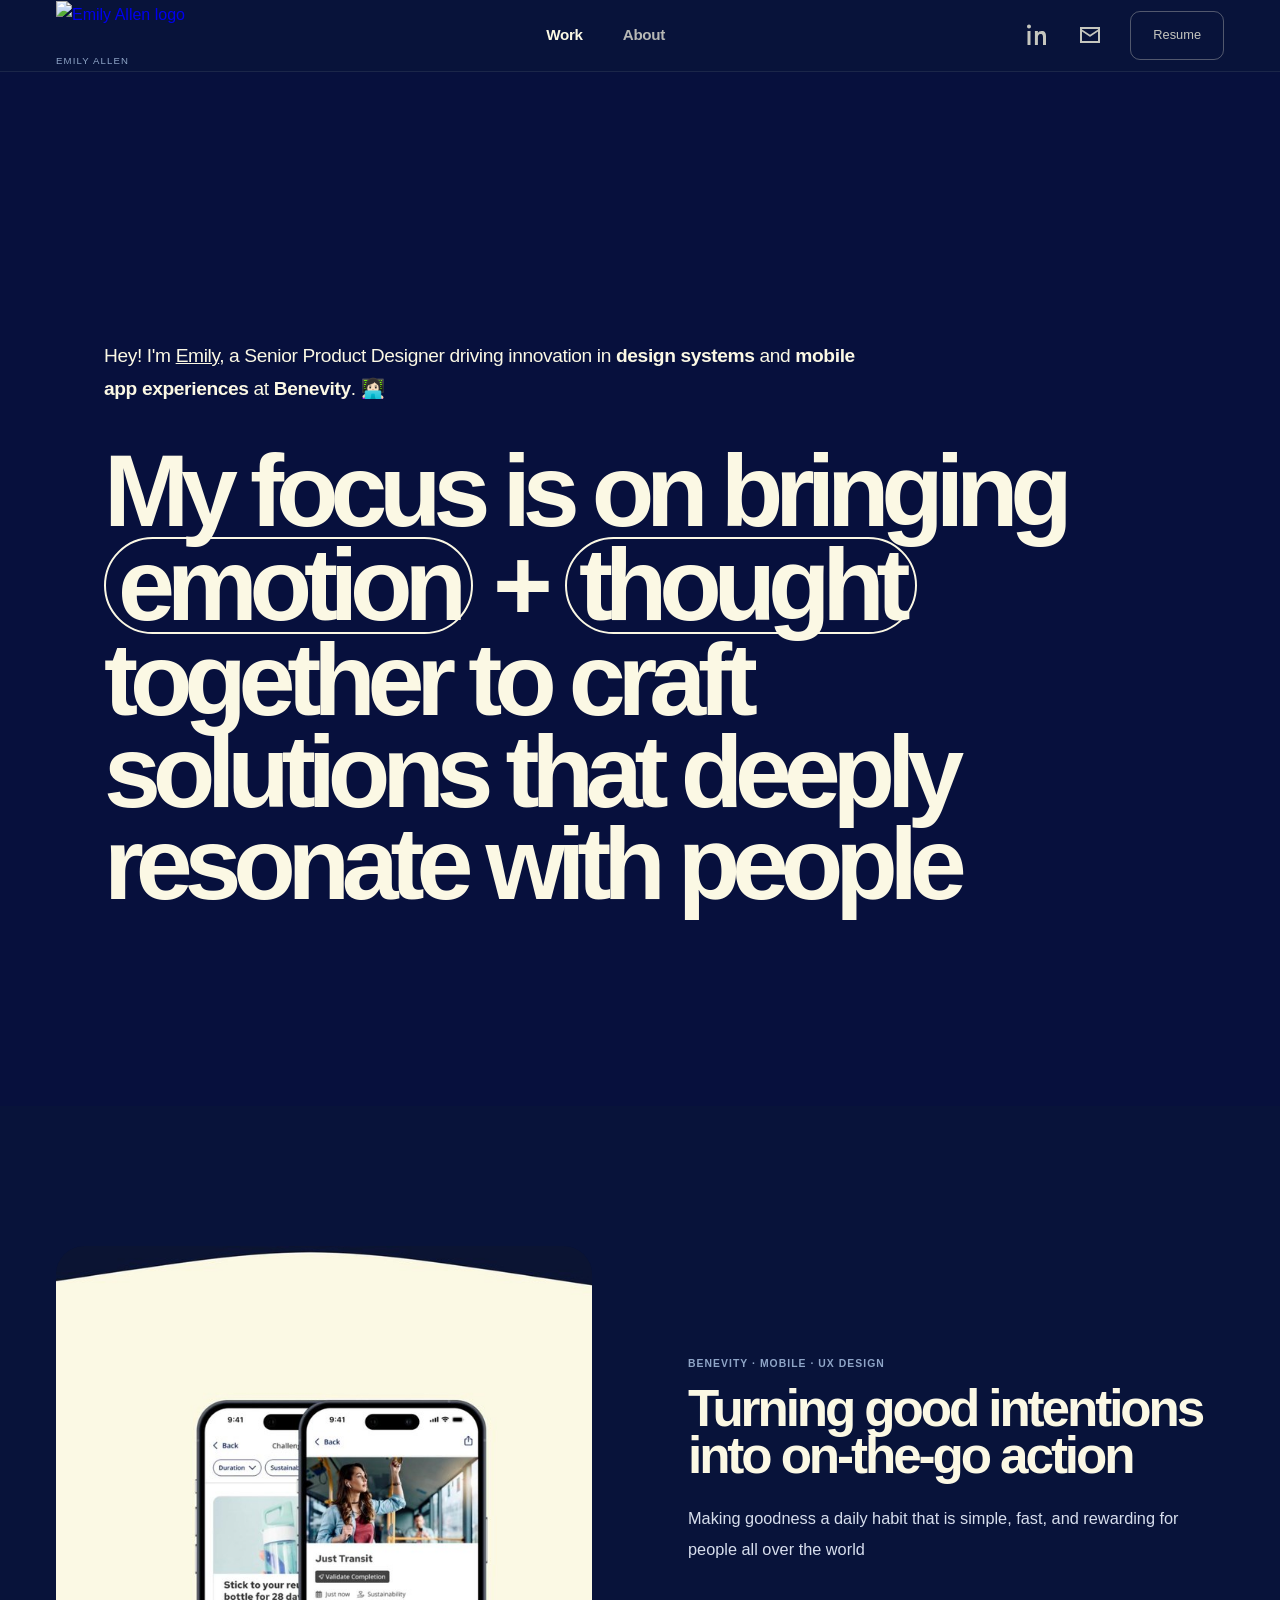
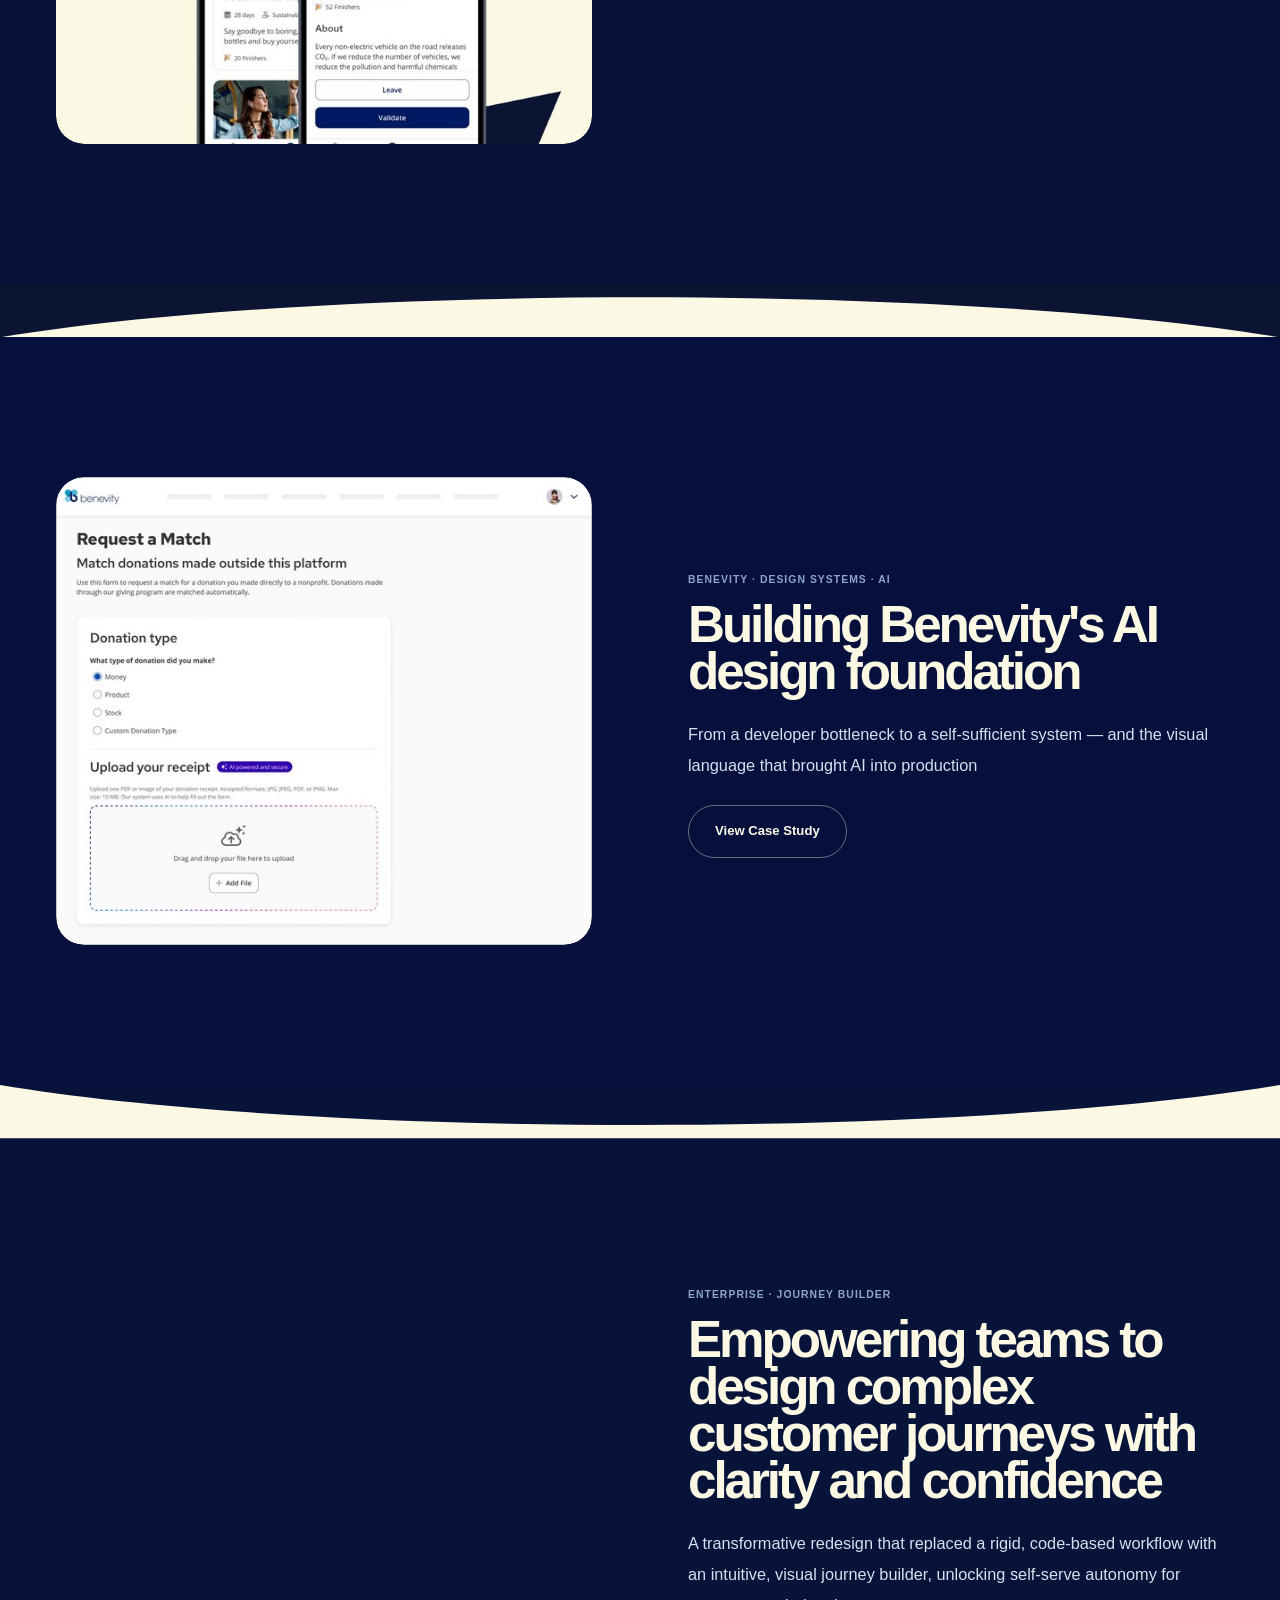
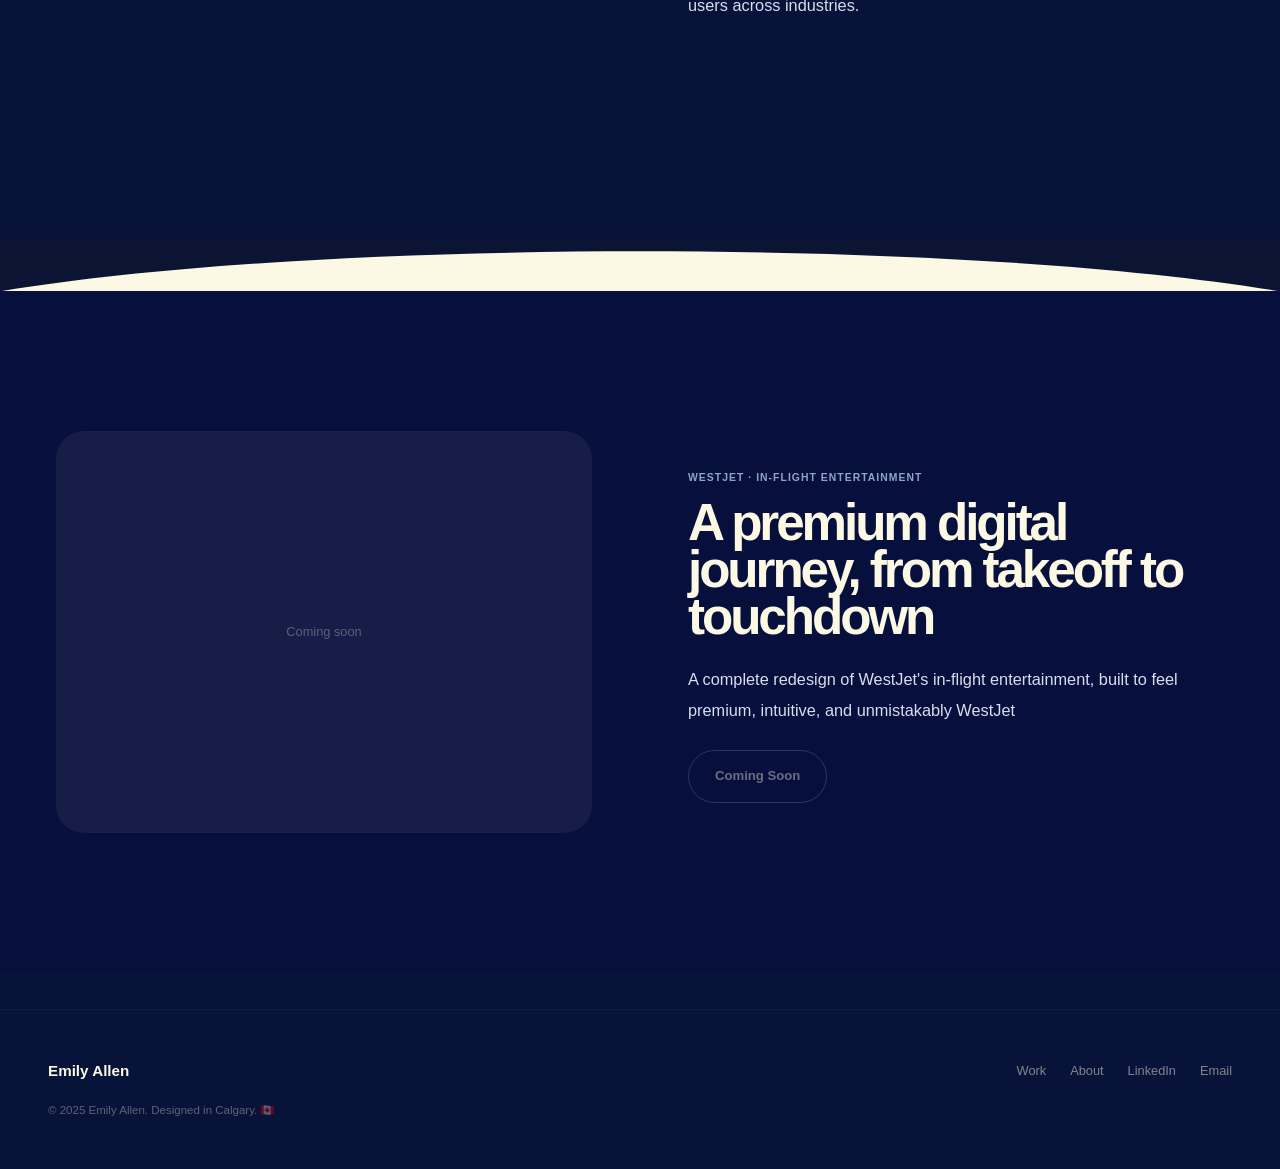
==== commit 14fa39d3: "Add files via upload" ====
--- a/index.html
+++ b/index.html
@@ -12,7 +12,7 @@
 <nav>
   <a href="index.html" class="nav-logo">
     <div>
-      <div class="nav-logo-mark">EA</div>
+      <img src="EA_Logo.png" alt="Emily Allen logo">
       <div class="nav-logo-sub">Emily Allen</div>
     </div>
   </a>
@@ -20,27 +20,38 @@
     <a href="index.html" class="active">Work</a>
     <a href="about.html">About</a>
   </div>
-  <div class="nav-right">
-    <a href="https://www.linkedin.com/in/emilypallen/" target="_blank">LinkedIn</a>
-    <a href="mailto:emily@emilyallen.work">Email</a>
-    <a href="#" class="nav-resume">Resume</a>
-  </div>
+  
+<div class="nav-right">
+  <a href="https://www.linkedin.com" target="_blank" class="nav-icon" aria-label="LinkedIn">
+    
+<svg xmlns="http://www.w3.org/2000/svg" width="24" height="24" fill="currentColor" viewBox="0 0 24 24">
+  <path d="M4.98 3.5C4.98 4.604 4.104 5.5 3 5.5S1.02 4.604 1.02 3.5 1.896 1.5 3 1.5s1.98.896 1.98 2zM1.5 8h3V22h-3V8zm7.5 0h2.878v1.91h.041C12.32 8.99 13.7 8 15.64 8 19.1 8 20 10.042 20 13.11V22h-3v-7.11c0-1.696-.03-3.878-2.364-3.878-2.367 0-2.73 1.848-2.73 3.757V22h-3V8z"/>
+</svg>
+
+  </a>
+
+  <a href="mailto:hello@example.com" class="nav-icon" aria-label="Email">
+    
+<svg xmlns="http://www.w3.org/2000/svg" width="24" height="24" fill="currentColor" viewBox="0 0 24 24">
+  <path d="M2 4h20v16H2V4zm18 2H4v.511l8 5.334 8-5.334V6zm0 2.489-7.445 4.963a1 1 0 0 1-1.11 0L4 8.489V18h16V8.489z"/>
+</svg>
+
+  </a>
+
+  <a href="#" class="nav-resume">Resume</a>
+</div>
+
 </nav>
 
 <!-- HERO -->
 <section class="hero section-navy">
   <div class="hero-text">
-    <p class="hero-intro">Hey! I'm <a href="about.html">Emily</a>, a Senior Product Designer driving innovation in <strong>design systems</strong> and <strong>mobile app experiences</strong> at <strong>Benevity</strong>. 🧑‍💻</p>
+    <p class="hero-intro">Hey! I'm <a href="about.html">Emily</a>, a Senior Product Designer driving innovation in <strong>design systems</strong> and <strong>mobile app experiences</strong> at <strong>Benevity</strong>. 👩🏻‍💻</p>
     <h1 class="hero-headline">My focus is on bringing <span class="pill">emotion</span> + <span class="pill">thought</span> together to craft solutions that deeply resonate with people</h1>
   </div>
 </section>
 
-<!-- WAVE DOWN -->
-<div style="background:var(--navy);line-height:0;margin-top:-2px;">
-  <svg viewBox="0 0 1440 60" xmlns="http://www.w3.org/2000/svg" preserveAspectRatio="none" style="width:100%;display:block;">
-    <path d="M0,0 C360,60 1080,60 1440,0 L1440,60 L0,60 Z" fill="#FBF8E4"/>
-  </svg>
-</div>
+
 
 <!-- CASE STUDY 1 — Challenges (cream bg) -->
 <section class="section-cream">
@@ -80,7 +91,7 @@
 </section>
 
 <!-- WAVE -->
-<div style="background:var(--navy);line-height:0;margin-top:-2px;">
+
   <svg viewBox="0 0 1440 60" xmlns="http://www.w3.org/2000/svg" preserveAspectRatio="none" style="width:100%;display:block;">
     <path d="M0,0 C360,60 1080,60 1440,0 L1440,60 L0,60 Z" fill="#FBF8E4"/>
   </svg>
@@ -128,7 +139,7 @@
 </section>
 
 <!-- FOOTER WAVE -->
-<div style="background:var(--navy);line-height:0;margin-top:-2px;">
+
   <svg viewBox="0 0 1440 40" xmlns="http://www.w3.org/2000/svg" preserveAspectRatio="none" style="width:100%;display:block;">
     <path d="M0,40 L1440,40 L1440,40 L0,40 Z" fill="#0C1434"/>
   </svg>
@@ -146,4 +157,4 @@
 </footer>
 
 </body>
-</html>
+</html>
--- a/style.css
+++ b/style.css
@@ -1,137 +1,779 @@
+/* ── EMILY ALLEN DESIGN — emilyallen-design.github.io ── */
+
+:root {
+  --navy:   #0C1434;
+  --cream:  #FBF8E4;
+  --beige:  #E7E2D3;
+  --steel:  #6A8BA6;
+  --white:  #FFFFFF;
+  --navy-border: rgba(251,248,228,0.1);
+  --cream-border: rgba(12,20,52,0.12);
+  --r: 10px;
+}
+
+* { margin:0; padding:0; box-sizing:border-box; }
+html { scroll-behavior:smooth; }
+
+body {
+  font-family: 'Poppins', sans-serif;
+  font-weight: 400;
+  font-size: 16px;
+  line-height: 1.75;
+  -webkit-font-smoothing: antialiased;
+  background: var(--cream);
+  color: var(--navy);
+}
+
+/* ── NAV ── */
+nav {
+  position: sticky; top: 0; z-index: 100;
+  background: var(--navy);
+  height: 60px;
+  display: flex; align-items: center;
+  padding: 0 48px;
+  justify-content: space-between;
+}
+.nav-logo {
+  display: flex; align-items: center; gap: 10px;
+  text-decoration: none;
+}
+.nav-logo-mark {
+  font-family: 'Poppins', sans-serif;
+  font-size: 1.1rem; font-weight: 800;
+  color: var(--cream); letter-spacing: -0.02em;
+  line-height: 1;
+}
+.nav-logo-sub {
+  font-size: 0.6rem; font-weight: 500;
+  letter-spacing: 0.12em; text-transform: uppercase;
+  color: var(--steel);
+}
+.nav-center { display: flex; gap: 28px; }
+.nav-center a {
+  font-size: 0.82rem; font-weight: 400;
+  color: rgba(251,248,228,0.6);
+  text-decoration: none; transition: color 0.2s;
+}
+.nav-center a:hover,
+.nav-center a.active { color: var(--cream); }
+.nav-right { display: flex; align-items: center; gap: 20px; }
+.nav-right a {
+  font-size: 0.82rem; color: rgba(251,248,228,0.6);
+  text-decoration: none; transition: color 0.2s;
+}
+.nav-right a:hover { color: var(--cream); }
+.nav-resume {
+  border: 1px solid rgba(251,248,228,0.3) !important;
+  border-radius: 6px !important;
+  padding: 6px 16px !important;
+  color: var(--cream) !important;
+  font-weight: 500 !important;
+  font-size: 0.8rem !important;
+}
+
+/* ── LAYOUT ── */
+.container { max-width: 960px; margin: 0 auto; padding: 0 48px; }
+
+/* ── SECTIONS ── */
+.section-navy { background: var(--navy); color: var(--cream); }
+.section-cream { background: var(--cream); color: var(--navy); }
+.section-beige { background: var(--beige); color: var(--navy); }
+
+/* ── WAVE DIVIDER ── */
+.wave-down {
+  display: block; width: 100%;
+  line-height: 0; overflow: hidden;
+}
+.wave-up {
+  display: block; width: 100%;
+  line-height: 0; overflow: hidden;
+  transform: rotate(180deg);
+}
+
+/* ── TYPOGRAPHY ── */
+h1 { font-size: clamp(1.8rem,4vw,2.8rem); font-weight: 700; line-height: 1.15; letter-spacing: -0.02em; }
+h2 { font-size: clamp(1.4rem,3vw,2rem); font-weight: 700; line-height: 1.2; letter-spacing: -0.015em; }
+h3 { font-size: 1rem; font-weight: 600; }
+.eyebrow {
+  display: block; font-size: 0.68rem; font-weight: 700;
+  letter-spacing: 0.13em; text-transform: uppercase;
+  color: var(--steel); margin-bottom: 10px;
+}
+.section-navy .eyebrow { color: var(--steel); }
+.section-cream .eyebrow,
+.section-beige .eyebrow { color: var(--steel); }
+
+/* ── HOMEPAGE HERO ── */
+.hero {
+  background: var(--navy);
+  padding: 64px 0 0;
+}
+.hero-text { padding: 0 48px 56px; max-width: 960px; margin: 0 auto; }
+.hero-intro {
+  font-size: 1.05rem; font-weight: 400;
+  color: rgba(251,248,228,0.85);
+  margin-bottom: 20px;
+}
+.hero-intro a { color: var(--cream); text-decoration: underline; }
+.hero-headline {
+  font-size: clamp(1.6rem,4vw,2.6rem);
+  font-weight: 700; line-height: 1.2;
+  letter-spacing: -0.02em; color: var(--cream);
+  max-width: 820px;
+}
+.hero-headline .pill {
+  display: inline-block;
+  border: 2px solid var(--cream);
+  border-radius: 100px;
+  padding: 0 12px;
+  font-style: normal;
+}
+
+/* ── CASE STUDY CARDS ── */
+.cs-card {
+  display: grid;
+  grid-template-columns: 1fr 1fr;
+  align-items: center;
+  padding: 80px 48px;
+  max-width: 960px;
+  margin: 0 auto;
+  gap: 64px;
+}
+.cs-card.reverse { direction: rtl; }
+.cs-card.reverse > * { direction: ltr; }
+.cs-tag {
+  display: inline-block;
+  font-size: 0.65rem; font-weight: 700;
+  letter-spacing: 0.1em; text-transform: uppercase;
+  color: var(--steel); margin-bottom: 12px;
+}
+.cs-card h2 { margin-bottom: 14px; }
+.section-cream .cs-card h2,
+.section-beige .cs-card h2 { color: var(--navy); }
+.section-navy .cs-card h2 { color: var(--cream); }
+.cs-card p { font-size: 0.95rem; margin-bottom: 24px; opacity: 0.8; }
+.cs-btn {
+  display: inline-block;
+  border: 1.5px solid currentColor;
+  border-radius: 6px;
+  padding: 10px 22px;
+  font-size: 0.82rem; font-weight: 600;
+  text-decoration: none;
+  transition: all 0.2s;
+}
+.section-cream .cs-btn,
+.section-beige .cs-btn { color: var(--navy); border-color: var(--navy); }
+.section-cream .cs-btn:hover,
+.section-beige .cs-btn:hover { background: var(--navy); color: var(--cream); }
+.section-navy .cs-btn { color: var(--cream); border-color: rgba(251,248,228,0.4); }
+.section-navy .cs-btn:hover { background: var(--cream); color: var(--navy); }
+
+.cs-img-wrap { position: relative; }
+.cs-img-wrap img {
+  width: 100%; display: block;
+  border-radius: var(--r);
+  box-shadow: 0 12px 48px rgba(0,0,0,0.2);
+}
+.section-navy .cs-img-wrap img { box-shadow: 0 12px 48px rgba(0,0,0,0.4); }
+
+/* ── ABOUT HERO ── */
+.about-hero {
+  background: var(--cream);
+  padding: 72px 48px;
+}
+.about-grid {
+  max-width: 960px; margin: 0 auto;
+  display: grid; grid-template-columns: 1fr 1.4fr;
+  gap: 64px; align-items: start;
+}
+.about-photo {
+  width: 100%; border-radius: 12px;
+  overflow: hidden; box-shadow: 0 8px 40px rgba(0,0,0,0.12);
+}
+.about-photo img { width: 100%; display: block; }
+.about-text h1 { color: var(--navy); margin-bottom: 20px; }
+.about-text p { color: rgba(12,20,52,0.75); margin-bottom: 14px; font-size: 0.95rem; }
+
+/* ── PRINCIPLES ── */
+.principles {
+  background: var(--cream);
+  padding: 0 48px 72px;
+}
+.principles-inner { max-width: 960px; margin: 0 auto; }
+.principles h3 { font-size: 1.1rem; font-weight: 700; color: var(--navy); margin-bottom: 32px; }
+.principles-grid { display: grid; grid-template-columns: repeat(3,1fr); gap: 32px; }
+.principle { display: flex; gap: 16px; align-items: flex-start; }
+.principle-icon { font-size: 2rem; flex-shrink: 0; }
+.principle h4 { font-size: 0.92rem; font-weight: 700; color: var(--navy); margin-bottom: 6px; }
+.principle p { font-size: 0.82rem; color: rgba(12,20,52,0.65); line-height: 1.6; }
+
+/* ── CAREER TIMELINE ── */
+.career { background: var(--cream); padding: 64px 48px; }
+.career-inner { max-width: 960px; margin: 0 auto; }
+.career h3 { font-size: 1.1rem; font-weight: 700; color: var(--navy); margin-bottom: 40px; }
+.timeline {
+  display: flex; align-items: center;
+  gap: 0; position: relative;
+  overflow-x: auto; padding-bottom: 20px;
+}
+.tl-item { display: flex; flex-direction: column; align-items: center; flex: 1; min-width: 120px; }
+.tl-dot { width: 12px; height: 12px; border-radius: 50%; background: var(--navy); margin: 12px 0; flex-shrink: 0; }
+.tl-line { flex: 1; height: 1px; background: var(--navy); opacity: 0.2; align-self: center; width: 100%; margin-top: -8px; }
+.tl-company { font-size: 0.78rem; font-weight: 700; color: var(--navy); text-align: center; letter-spacing: -0.01em; }
+
+/* ── CASE STUDY PAGE ── */
+.cs-hero-banner {
+  background: var(--navy);
+  display: grid; grid-template-columns: 1fr 1fr 1fr;
+  gap: 20px; padding: 48px 48px 0;
+  max-width: 960px; margin: 0 auto;
+  box-sizing: border-box;
+}
+.cs-hero-banner img {
+  width: 100%; display: block;
+  border-radius: 10px;
+  box-shadow: 0 8px 40px rgba(0,0,0,0.35);
+}
+.cs-hero-text {
+  background: var(--navy);
+  padding: 56px 48px 72px;
+}
+.cs-hero-text-inner { max-width: 960px; margin: 0 auto; }
+.cs-hero-text h1 { color: var(--cream); margin-bottom: 16px; }
+.cs-hero-text .subtitle {
+  font-size: 1rem; font-weight: 400;
+  color: rgba(251,248,228,0.8);
+  max-width: 600px; margin-bottom: 40px;
+}
+
+/* stat pills */
+.stats { display: flex; gap: 12px; flex-wrap: wrap; margin-bottom: 40px; }
+.stat {
+  background: rgba(251,248,228,0.05);
+  border: 1px solid rgba(251,248,228,0.15);
+  border-radius: var(--r); padding: 18px 22px; min-width: 145px;
+}
+.stat .n { font-size: 2rem; font-weight: 800; line-height: 1; color: var(--steel); margin-bottom: 4px; letter-spacing: -0.02em; }
+.stat .l { font-size: 0.65rem; font-weight: 600; letter-spacing: 0.07em; text-transform: uppercase; color: var(--beige); }
+
+/* meta bar */
+.meta {
+  display: flex; flex-wrap: wrap; gap: 0;
+  border-top: 1px solid rgba(251,248,228,0.1);
+  padding-top: 24px;
+}
+.mi { padding-right: 28px; margin-right: 28px; border-right: 1px solid rgba(251,248,228,0.1); }
+.mi:last-child { border-right: none; }
+.ml { font-size: 0.62rem; font-weight: 700; letter-spacing: 0.1em; text-transform: uppercase; color: var(--steel); margin-bottom: 3px; }
+.mv { font-size: 0.85rem; font-weight: 500; color: var(--cream); }
+
+/* cs body sections */
+.cs-section-navy { background: var(--navy); padding: 72px 0; border-top: 1px solid rgba(251,248,228,0.08); }
+.cs-section-cream { background: var(--cream); padding: 72px 0; border-top: 1px solid rgba(12,20,52,0.08); }
+.cs-inner { max-width: 960px; margin: 0 auto; padding: 0 48px; }
+
+.cs-section-navy h2 { color: var(--cream); margin-bottom: 14px; }
+.cs-section-cream h2 { color: var(--navy); margin-bottom: 14px; }
+.cs-section-navy p { color: rgba(251,248,228,0.8); }
+.cs-section-cream p { color: rgba(12,20,52,0.75); }
+
+/* callout */
+.callout {
+  border-left: 2px solid var(--steel);
+  padding: 14px 20px; margin: 24px 0;
+  background: rgba(106,139,166,0.1);
+  border-radius: 0 var(--r) var(--r) 0;
+  font-size: 0.98rem; font-style: italic;
+  color: var(--cream); line-height: 1.65;
+}
+.cs-section-cream .callout { color: var(--navy); background: rgba(106,139,166,0.08); }
+
+/* artifact */
+.artifact {
+  border-radius: var(--r); overflow: hidden;
+  box-shadow: 0 4px 32px rgba(0,0,0,0.35);
+  margin: 24px 0;
+}
+.artifact img { width: 100%; display: block; }
+.artifact-lbl { background: #f4f4f4; padding: 12px 16px; border-top: 1px solid #e5e5e5; }
+.artifact-lbl strong { font-size: 0.85rem; color: #111; font-weight: 600; display: block; margin-bottom: 2px; }
+.artifact-lbl span { font-size: 0.75rem; color: #666; }
+
+/* screenshot card */
+.sc { border-radius: var(--r); overflow: hidden; box-shadow: 0 4px 24px rgba(0,0,0,0.35); margin-bottom: 12px; }
+.sc img { width: 100%; display: block; }
+.sc-lbl { padding: 12px 16px; background: rgba(251,248,228,0.04); border: 1px solid rgba(251,248,228,0.1); border-top: none; }
+.sc-lbl strong { font-size: 0.85rem; font-weight: 600; color: var(--cream); display: block; margin-bottom: 3px; }
+.sc-lbl span { font-size: 0.75rem; color: var(--beige); line-height: 1.55; }
+
+/* info card */
+.card { background: rgba(251,248,228,0.04); border: 1px solid rgba(251,248,228,0.1); border-radius: var(--r); padding: 22px; }
+.cs-section-cream .card { background: rgba(12,20,52,0.04); border-color: rgba(12,20,52,0.1); }
+.card h3 { margin-bottom: 6px; }
+.cs-section-navy .card h3 { color: var(--cream); }
+.cs-section-cream .card h3 { color: var(--navy); }
+.card p { font-size: 0.85rem; line-height: 1.65; }
+
+/* before card */
+.before-card { border-radius: var(--r); overflow: hidden; border: 1px solid rgba(220,60,60,0.2); }
+.before-tag { background: rgba(220,60,60,0.08); border-bottom: 1px solid rgba(220,60,60,0.15); padding: 6px 14px; font-size: 0.65rem; font-weight: 700; letter-spacing: 0.1em; text-transform: uppercase; color: #e06060; }
+.before-card img { width: 100%; display: block; }
+.before-lbl { padding: 12px 16px; background: rgba(251,248,228,0.04); }
+.before-lbl strong { display: block; font-size: 0.85rem; font-weight: 600; color: var(--cream); margin-bottom: 3px; }
+.before-lbl span { font-size: 0.75rem; color: var(--beige); }
+
+/* state card */
+.state-card { background: rgba(251,248,228,0.04); border: 1px solid rgba(251,248,228,0.1); border-radius: var(--r); overflow: hidden; }
+.state-card .si { background: #fff; padding: 16px; }
+.state-card .si img { width: 100%; border-radius: 6px; display: block; }
+.state-card .sb { padding: 14px 16px; }
+.state-card .sn { font-size: 0.82rem; font-weight: 600; color: var(--cream); margin-bottom: 4px; }
+.state-card .sm { font-size: 0.78rem; font-style: italic; color: var(--steel); margin-bottom: 6px; }
+.state-card .sd { font-size: 0.75rem; color: var(--beige); line-height: 1.6; }
+
+/* emr step */
+.emr-step { border-radius: var(--r); overflow: hidden; box-shadow: 0 4px 24px rgba(0,0,0,0.35); }
+.emr-step img { width: 100%; display: block; }
+.emr-lbl { padding: 12px 16px; background: rgba(251,248,228,0.04); border: 1px solid rgba(251,248,228,0.1); border-top: none; }
+.emr-lbl .en { font-size: 0.65rem; font-weight: 700; letter-spacing: 0.12em; text-transform: uppercase; color: var(--steel); margin-bottom: 4px; }
+.emr-lbl .et { font-size: 0.88rem; font-weight: 600; color: var(--cream); margin-bottom: 3px; }
+.emr-lbl .ed { font-size: 0.75rem; color: var(--beige); line-height: 1.55; }
+
+/* impact grid */
+.imp-grid { display: grid; grid-template-columns: repeat(3,1fr); gap: 12px; margin-bottom: 28px; }
+.imp { background: rgba(251,248,228,0.04); border: 1px solid rgba(251,248,228,0.1); border-radius: var(--r); padding: 24px 18px; text-align: center; }
+.imp .n { font-size: 2.6rem; font-weight: 800; line-height: 1; color: var(--steel); margin-bottom: 8px; letter-spacing: -0.02em; }
+.imp .l { font-size: 0.73rem; color: var(--beige); line-height: 1.5; }
+
+/* funnel */
+.funnel { background: rgba(251,248,228,0.04); border: 1px solid rgba(251,248,228,0.1); border-radius: 14px; padding: 36px; display: flex; justify-content: center; margin: 20px 0; }
+.funnel img { max-width: 360px; width: 100%; }
+
+/* grids */
+.g2 { display: grid; grid-template-columns: repeat(auto-fit,minmax(280px,1fr)); gap: 12px; }
+.g3 { display: grid; grid-template-columns: repeat(auto-fit,minmax(220px,1fr)); gap: 12px; }
+.g-grant { display: grid; grid-template-columns: 1fr 1.6fr; gap: 24px; align-items: start; }
+
+.spacer-sm { height: 20px; }
+.spacer { height: 36px; }
+
+/* caption */
+.caption { font-size: 0.72rem; color: var(--steel); text-align: center; margin-top: 8px; font-style: italic; }
+
+/* ── FOOTER ── */
+footer {
+  background: var(--navy);
+  padding: 48px;
+  display: flex; align-items: center; justify-content: space-between;
+  flex-wrap: wrap; gap: 16px;
+}
+.footer-logo { font-size: 0.95rem; font-weight: 700; color: var(--cream); }
+.footer-links { display: flex; gap: 24px; }
+.footer-links a { font-size: 0.8rem; color: rgba(251,248,228,0.5); text-decoration: none; transition: color 0.2s; }
+.footer-links a:hover { color: var(--cream); }
+.footer-copy { font-size: 0.72rem; color: rgba(251,248,228,0.35); width: 100%; }
+
+/* ── RESPONSIVE ── */
+@media(max-width:768px) {
+  nav { padding: 0 20px; }
+  .nav-center { display: none; }
+  .container, .cs-inner { padding: 0 20px; }
+  .hero-text { padding: 0 20px 48px; }
+  .cs-card { grid-template-columns: 1fr; padding: 48px 20px; gap: 32px; }
+  .cs-card.reverse { direction: ltr; }
+  .about-hero { padding: 48px 20px; }
+  .about-grid { grid-template-columns: 1fr; gap: 32px; }
+  .principles { padding: 0 20px 48px; }
+  .principles-grid { grid-template-columns: 1fr; gap: 24px; }
+  .career { padding: 48px 20px; }
+  .cs-hero-banner { grid-template-columns: 1fr; padding: 32px 20px 0; gap: 16px; }
+  .cs-hero-text { padding: 40px 20px 56px; }
+  .g2, .g3, .g-grant, .imp-grid { grid-template-columns: 1fr; }
+  .stats { gap: 8px; }
+  .meta { gap: 16px; }
+  .mi { border-right: none; padding-right: 0; margin-right: 0; border-bottom: 1px solid rgba(251,248,228,0.1); padding-bottom: 12px; }
+  .mi:last-child { border-bottom: none; }
+  footer { padding: 36px 20px; }
+}
+
+
+/* ===== FINAL TOP TIER PORTFOLIO POLISH ===== */
+
+html, body {
+  overflow-x: hidden;
+}
+
+body {
+  font-family: 'Inter', sans-serif;
+  background: #FBF8E4;
+}
+
+nav {
+  height: 84px;
+  padding: 0 56px;
+  background: rgba(7,16,61,0.92);
+  backdrop-filter: blur(18px);
+  border-bottom: 1px solid rgba(255,255,255,0.04);
+}
+
+.nav-logo img {
+  height: 52px;
+  width: auto;
+  display: block;
+}
+
+.nav-center {
+  gap: 40px;
+}
+
+.nav-center a {
+  font-size: 0.95rem;
+  font-weight: 500;
+  letter-spacing: -0.02em;
+}
+
+.nav-right {
+  gap: 28px;
+}
+
+.nav-resume {
+  border-radius: 999px !important;
+  padding: 12px 22px !important;
+}
+
+.hero {
+  background: #07103D !important;
+  min-height: 100vh;
+  padding: 180px 56px 140px;
+  display: flex;
+  align-items: center;
+  position: relative;
+  overflow: hidden;
+  margin-bottom: 0 !important;
+}
+
+.hero-text {
+  max-width: 1200px;
+}
+
+.hero-intro {
+  font-size: 1rem;
+  margin-bottom: 32px;
+  color: rgba(255,255,255,0.72);
+  letter-spacing: -0.02em;
+}
+
+.hero-headline {
+  font-size: clamp(4.5rem, 8vw, 8rem);
+  line-height: 0.9;
+  letter-spacing: -0.08em;
+  max-width: 1100px;
+}
+
+.hero-meta {
+  margin-top: 42px;
+}
+
+.hero-glow {
+  position: absolute;
+  width: 800px;
+  height: 800px;
+  right: -220px;
+  top: -220px;
+  background: radial-gradient(circle, rgba(71,110,255,0.18) 0%, rgba(0,0,0,0) 70%);
+}
+
+.wave-down,
+.wave-up,
+.wave-divider {
+  display: none !important;
+  height: 0 !important;
+  overflow: hidden !important;
+  line-height: 0 !important;
+}
+
+section {
+  margin: 0 !important;
+}
+
+.section-navy {
+  background: #07103D !important;
+}
+
+.cs-card {
+  max-width: 1280px;
+  gap: 96px;
+  padding: 140px 56px;
+}
+
+.cs-card h2 {
+  font-size: clamp(2.6rem, 4vw, 4rem);
+  line-height: 0.92;
+  letter-spacing: -0.06em;
+  margin-bottom: 24px;
+}
+
+.cs-card p {
+  font-size: 1.02rem;
+  line-height: 1.9;
+  opacity: 0.72;
+  max-width: 540px;
+}
+
+.cs-img-wrap {
+  overflow: hidden;
+  border-radius: 32px;
+}
+
+.cs-img-wrap img {
+  border-radius: 32px;
+  transition: transform 1s ease;
+}
+
+.cs-card:hover img {
+  transform: scale(1.025);
+}
+
+.cs-btn {
+  border-radius: 999px;
+  padding: 14px 26px;
+}
+
+img {
+  display: block;
+  max-width: 100%;
+}
+
+@media(max-width:768px) {
+
+  nav {
+    padding: 0 20px;
+    height: 72px;
+  }
+
+  .hero {
+    padding: 150px 20px 80px;
+    min-height: 88vh;
+  }
+
+  .hero-headline {
+    font-size: clamp(3.2rem, 14vw, 5rem);
+  }
+
+  .cs-card {
+    padding: 88px 20px;
+    gap: 48px;
+  }
+
+}
+
+
+/* ===== NAV ICON POLISH ===== */
+
+.nav-icon {
+  display: flex;
+  align-items: center;
+  justify-content: center;
+  color: rgba(255,255,255,0.82);
+  transition: opacity 0.2s ease, transform 0.2s ease;
+}
+
+.nav-icon:hover {
+  opacity: 1;
+  transform: translateY(-1px);
+}
+
+.nav-icon svg {
+  width: 24px;
+  height: 24px;
+}
+
+
+/* ===== FINAL ICON COLOR FIX ===== */
+
+.nav-icon {
+  color: #FBF8E4 !important;
+}
+
+.nav-icon svg {
+  fill: currentColor;
+  stroke: none !important;
+}
+
+/* subtle final polish */
+.nav-center a,
+.nav-right a,
+.cs-btn {
+  transition: all 0.25s ease;
+}
+
+.cs-card {
+  align-items: center;
+}
+
+.hero-headline {
+  text-wrap: balance;
+}
+
+.hero-intro {
+  max-width: 620px;
+}
+
+.cs-img-wrap img {
+  object-fit: cover;
+}
+
+footer {
+  border-top: 1px solid rgba(255,255,255,0.04);
+}
+
+
+/* ===== HERO INTRO FINAL POLISH ===== */
+
+.hero-intro {
+  font-size: 1.25rem !important;
+  line-height: 1.7 !important;
+  color: #FBF8E4 !important;
+  opacity: 0.9 !important;
+  margin-top: 48px !important;
+  margin-bottom: 40px !important;
+  max-width: 760px !important;
+}
+
+.hero {
+  padding-top: 240px !important;
+}
+
+
+/* ===== REMOVE WAVE SYSTEM ===== */
+
+.wave-down,
+.wave-up,
+.wave-divider {
+  display: none !important;
+}
+
+.section-navy,
+.section-cream,
+.section-beige {
+  margin: 0 !important;
+  position: relative;
+}
+
+
+/* ===== ACCESSIBILITY + NAV CONSOLIDATION ===== */
 
 :root{
---navy:#08133A;
---cream:#FBF8E4;
---muted:#B7C0D8;
---border:rgba(255,255,255,.08);
-}
-
-*{box-sizing:border-box;margin:0;padding:0}
+  --navy:#08133A;
+  --cream:#FBF8E4;
+  --steel:#8FA5C7;
+}
+
 body{
-font-family:Inter,system-ui,sans-serif;
-background:var(--navy);
-color:var(--cream);
-line-height:1.6;
--webkit-font-smoothing:antialiased;
-}
-
+  background:var(--navy);
+}
+
+/* WCAG-safe text */
+p,
+.hero-sub,
+.hero-intro,
+.mv,
+.caption,
+.stat .l,
+.ml {
+  color:#D7DEED !important;
+  opacity:1 !important;
+}
+
+/* Unified premium nav */
 nav{
-position:sticky;
-top:0;
-z-index:100;
-height:84px;
-display:flex;
-align-items:center;
-justify-content:space-between;
-padding:0 56px;
-background:#08133A;
-border-bottom:1px solid var(--border);
-}
-
-.nav-logo img{height:52px}
-
-.nav-center,.nav-right{
-display:flex;
-align-items:center;
-gap:32px;
-}
-
-.nav-center a,
+  background:var(--navy) !important;
+  border-bottom:1px solid rgba(255,255,255,.08) !important;
+  height:72px !important;
+}
+
+.nav-logo img{
+  height:52px !important;
+}
+
+.nav-center a{
+  color:rgba(251,248,228,.72) !important;
+  font-weight:600 !important;
+}
+
+.nav-center a:hover,
+.nav-center a.active{
+  color:var(--cream) !important;
+}
+
 .nav-right a{
-color:var(--cream);
-text-decoration:none;
-opacity:.72;
-transition:.2s ease;
-}
-
-.nav-center a:hover,
-.nav-right a:hover{
-opacity:1;
-}
-
+  color:rgba(251,248,228,.78) !important;
+}
+
+.nav-resume{
+  border-radius:10px !important;
+}
+
+/* Homepage hero spacing */
 .hero{
-padding:180px 56px 120px;
-max-width:1400px;
-margin:auto;
+  padding-top:220px !important;
 }
 
 .hero-intro{
-font-size:1.2rem;
-color:var(--cream);
-opacity:.9;
-max-width:760px;
-margin-bottom:32px;
-}
-
-.hero h1{
-font-size:clamp(4rem,8vw,7rem);
-line-height:.92;
-letter-spacing:-.08em;
-max-width:1100px;
-}
-
-.timeline{
-padding:80px 56px 120px;
-max-width:1200px;
-margin:auto;
-display:grid;
-gap:28px;
-}
-
-.timeline-card{
-display:flex;
-align-items:center;
-gap:32px;
-padding:28px;
-border:1px solid var(--border);
-border-radius:28px;
-background:rgba(255,255,255,.03);
-}
-
-.timeline-card img{
-width:120px;
-object-fit:contain;
-}
-
-.about-grid{
-display:grid;
-grid-template-columns:420px 1fr;
-gap:72px;
-align-items:center;
-padding:140px 56px;
-max-width:1300px;
-margin:auto;
-}
-
-.about-photo img{
-width:100%;
-border-radius:32px;
-}
-
-.about-copy h1{
-font-size:clamp(3rem,6vw,5rem);
-line-height:.95;
-letter-spacing:-.06em;
-margin-bottom:24px;
-}
-
-.about-copy p{
-font-size:1.05rem;
-max-width:680px;
-opacity:.82;
-}
-
-@media(max-width:900px){
-.hero,.timeline,.about-grid{
-padding-left:20px;
-padding-right:20px;
-}
-
-.about-grid{
-grid-template-columns:1fr;
-}
-
-.hero h1{
-font-size:4rem;
-}
-}
+  color:var(--cream) !important;
+  font-size:1.2rem !important;
+  line-height:1.7 !important;
+  max-width:760px !important;
+}
+
+/* Remove wave system entirely */
+.wave-down,
+.wave-up,
+.wave-divider{
+  display:none !important;
+}
+
+/* Homepage image polish */
+.cs-img-wrap{
+  overflow:hidden;
+  border-radius:28px !important;
+}
+
+.cs-img-wrap img{
+  border-radius:28px !important;
+  object-fit:cover !important;
+  transition:transform .5s ease;
+}
+
+.cs-card:hover img{
+  transform:scale(1.02);
+}
+
+/* Skyline dark editorial system */
+.section-cream,
+.section-beige{
+  background:var(--navy) !important;
+  color:var(--cream) !important;
+}
+
+.section-cream h1,
+.section-cream h2,
+.section-cream h3,
+.section-beige h1,
+.section-beige h2,
+.section-beige h3{
+  color:var(--cream) !important;
+}
+
+.section-cream p,
+.section-beige p{
+  color:#D7DEED !important;
+}
+
+.artifact .lbl strong{
+  color:#111 !important;
+}
+
+.artifact .lbl span{
+  color:#444 !important;
+}
